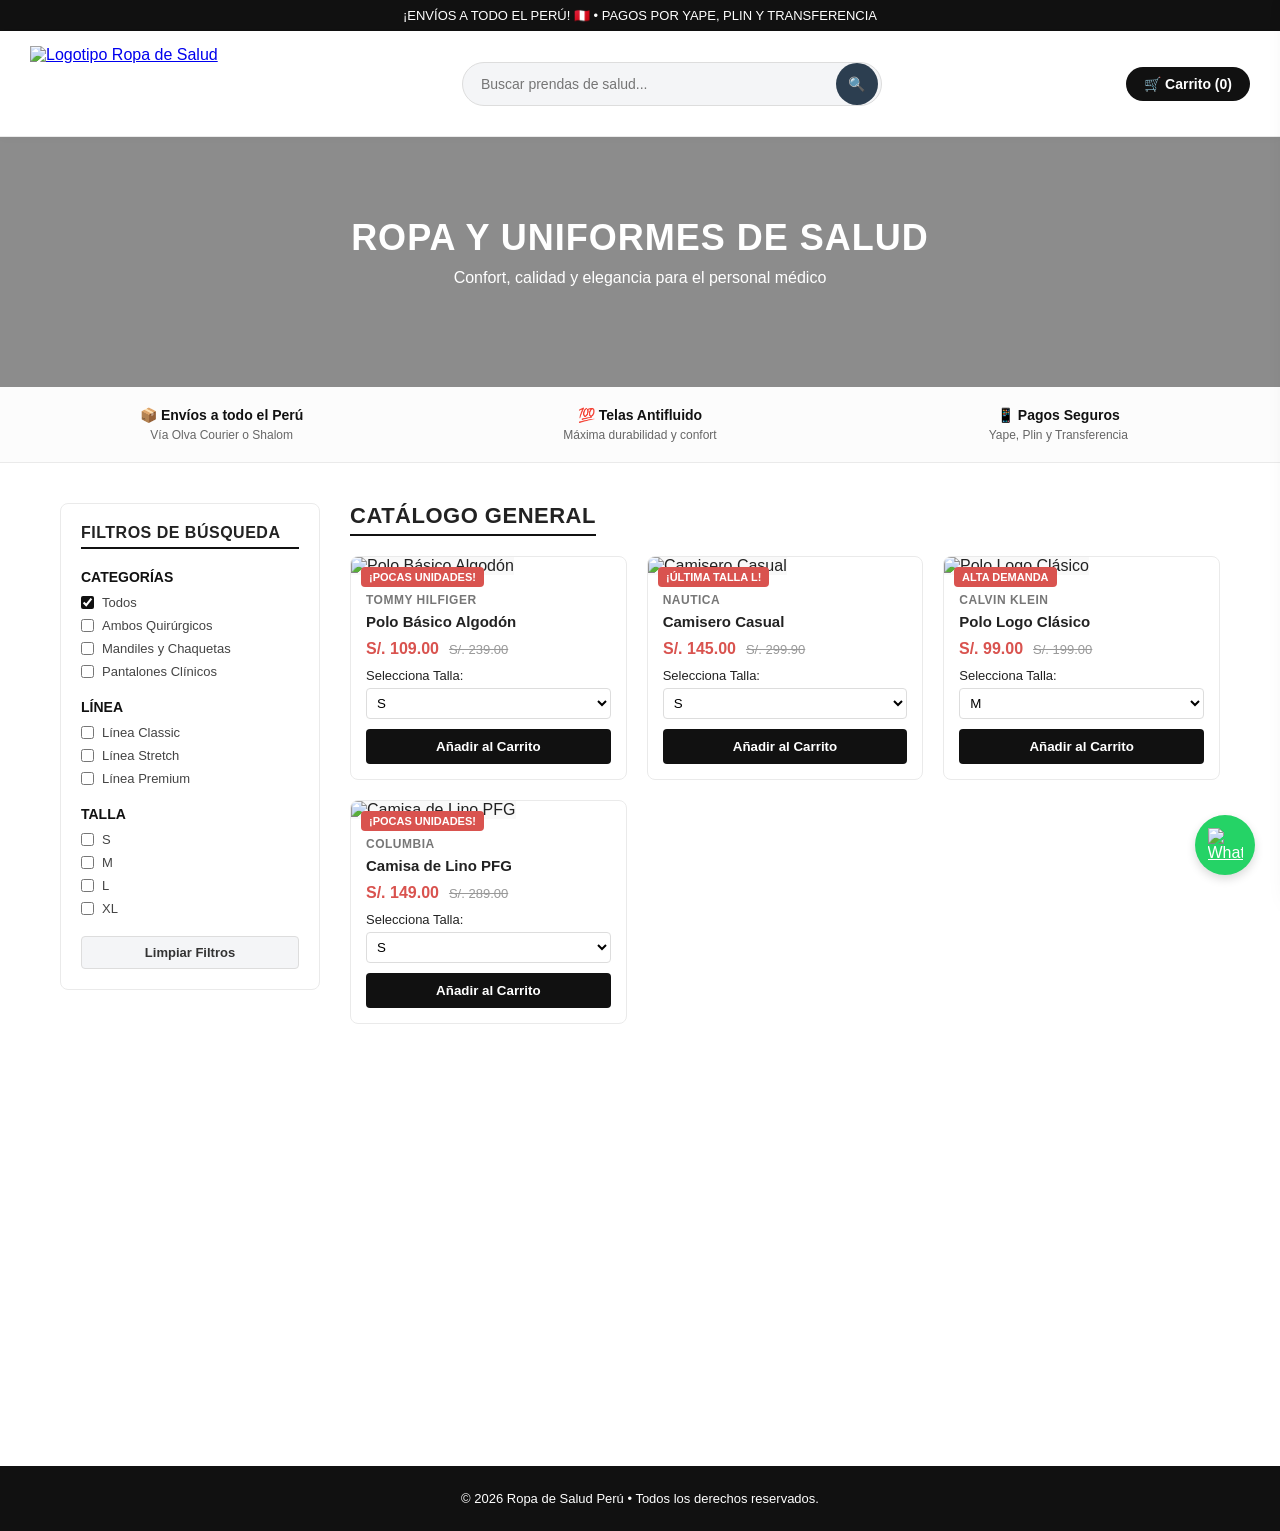
==== index.html @ bbcd1ecf "Add files via upload" ====
<!DOCTYPE html>
<html lang="es">
<head>
    <meta charset="UTF-8">
    <meta name="viewport" content="width=device-width, initial-scale=1.0">
    <title>Ropa de Salud - Uniformes y Ropa Clínica</title>
    <link rel="stylesheet" href="styles.css">
    
    <!-- Estilos de AOS (Animate On Scroll) -->
    <link href="https://unpkg.com/aos@2.3.1/dist/aos.css" rel="stylesheet">
</head>
<body>

    <!-- Pantalla de Carga / Loader Estilo Átomo con la Tierra Realista en el Núcleo -->
    <div id="page-loader" class="loader-overlay">
        <div class="atomic-loader-wrapper">
            <div class="atomic-atom">
                <!-- Órbitas de electrones -->
                <div class="electron-orbit orbit-1">
                    <div class="electron-dot"></div>
                </div>
                <div class="electron-orbit orbit-2">
                    <div class="electron-dot"></div>
                </div>
                <div class="electron-orbit orbit-3">
                    <div class="electron-dot"></div>
                </div>
                
                <!-- Núcleo convertido en el Planeta Tierra Súper Realista -->
                <div class="nucleus-core earth-realistic">
                    <div class="earth-texture"></div>
                    <div class="earth-clouds"></div>
                    <div class="earth-atmosphere"></div>
                    <div class="earth-specular"></div>
                </div>
            </div>
            <p class="atomic-text">Cargando Ropa de Salud...</p>
        </div>
    </div>

    <!-- Aviso Superior -->
    <div class="top-banner">
        ¡ENVÍOS A TODO EL PERÚ! 🇵🇪 • PAGOS POR YAPE, PLIN Y TRANSFERENCIA
    </div>

    <!-- Cabecera -->
    <header>
        <div class="logo-container">
            <a href="index.html">
                <img src="img/cc.jpg" alt="Logotipo Ropa de Salud" class="logo-img">
            </a>
        </div>

        <!-- Barra de búsqueda estilo Falabella -->
        <div class="search-container">
            <input type="text" id="searchInput" placeholder="Buscar prendas de salud..." onkeyup="filtrarYRenderizar()">
            <button class="search-btn-icon" onclick="filtrarYRenderizar()">
                🔍
            </button>
        </div>

        <button class="cart-btn" onclick="toggleCart()">🛒 Carrito (<span id="cart-count">0</span>)</button>
    </header>

    <!-- Banner Principal -->
    <section class="hero" data-aos="fade-in" data-aos-duration="1000">
        <h1>Ropa y Uniformes de Salud</h1>
        <p>Confort, calidad y elegancia para el personal médico</p>
    </section>

    <!-- Barra de Beneficios -->
    <section class="features-bar" data-aos="fade-up" data-aos-duration="800">
        <div class="feature-item">
            <h4>📦 Envíos a todo el Perú</h4>
            <p>Vía Olva Courier o Shalom</p>
        </div>
        <div class="feature-item">
            <h4>💯 Telas Antifluido</h4>
            <p>Máxima durabilidad y confort</p>
        </div>
        <div class="feature-item">
            <h4>📱 Pagos Seguros</h4>
            <p>Yape, Plin y Transferencia</p>
        </div>
    </section>

    <!-- Contenedor Principal con Sidebar de Filtros y Catálogo -->
    <div class="shop-layout container">
        
        <!-- BARRA LATERAL DE FILTROS -->
        <aside class="filters-sidebar" data-aos="fade-right" data-aos-duration="800">
            <h3>Filtros de Búsqueda</h3>

            <!-- Categorías -->
            <div class="filter-group">
                <h4>Categorías</h4>
                <ul class="filter-list" id="filter-categorias">
                    <li><label><input type="checkbox" value="todos" checked onchange="filtrarYRenderizar()"> Todos</label></li>
                    <li><label><input type="checkbox" value="polos" onchange="filtrarYRenderizar()"> Ambos Quirúrgicos</label></li>
                    <li><label><input type="checkbox" value="camisas" onchange="filtrarYRenderizar()"> Mandiles y Chaquetas</label></li>
                    <li><label><input type="checkbox" value="casacas" onchange="filtrarYRenderizar()"> Pantalones Clínicos</label></li>
                </ul>
            </div>

            <!-- Marcas / Líneas -->
            <div class="filter-group">
                <h4>Línea</h4>
                <ul class="filter-list" id="filter-marcas">
                    <li><label><input type="checkbox" value="Tommy Hilfiger" onchange="filtrarYRenderizar()"> Línea Classic</label></li>
                    <li><label><input type="checkbox" value="Nautica" onchange="filtrarYRenderizar()"> Línea Stretch</label></li>
                    <li><label><input type="checkbox" value="Calvin Klein" onchange="filtrarYRenderizar()"> Línea Premium</label></li>
                </ul>
            </div>

            <!-- Tallas -->
            <div class="filter-group">
                <h4>Talla</h4>
                <ul class="filter-list" id="filter-tallas">
                    <li><label><input type="checkbox" value="S" onchange="filtrarYRenderizar()"> S</label></li>
                    <li><label><input type="checkbox" value="M" onchange="filtrarYRenderizar()"> M</label></li>
                    <li><label><input type="checkbox" value="L" onchange="filtrarYRenderizar()"> L</label></li>
                    <li><label><input type="checkbox" value="XL" onchange="filtrarYRenderizar()"> XL</label></li>
                </ul>
            </div>

            <button class="reset-filters-btn" onclick="resetFiltros()">Limpiar Filtros</button>
        </aside>

        <!-- SECCIÓN DE PRODUCTOS -->
        <main class="catalog-main" data-aos="fade-left" data-aos-duration="800">
            <h2 class="section-title" id="titulo-categoria">Catálogo General</h2>
            <div class="product-grid" id="product-grid">
                <!-- Productos inyectados por JS -->
            </div>
        </main>
    </div>

    <!-- Sección de Preguntas Frecuentes -->
    <section class="faq-section" data-aos="fade-up" data-aos-duration="800">
        <div class="container">
            <h2 class="section-title">Preguntas Frecuentes</h2>
            <div class="faq-grid">
                <div class="faq-card">
                    <h3>¿Cómo realizo el pago?</h3>
                    <p>Aceptamos pagos directos mediante <strong>Yape, Plin y transferencias bancarias</strong> (BCP, Interbank, BBVA). Al finalizar tu pedido por la web, se abrirá tu WhatsApp con el resumen para enviarte los números de cuenta y que adjuntes tu voucher.</p>
                </div>
                <div class="faq-card">
                    <h3>¿Hacen envíos a todo el Perú?</h3>
                    <p>Sí, realizamos envíos seguros a Lima Metropolitana y a todas las provincias del país mediante agencias de confianza como <strong>Olva Courier</strong> (a domicilio) o <strong>Shalom</strong> (recojo en agencia).</p>
                </div>
                <div class="faq-card">
                    <h3>¿Qué tipo de tela utilizamos?</h3>
                    <p>Trabajamos con textiles especializados para el sector salud, garantizando frescura, resistencia a fluidos y fácil lavado.</p>
                </div>
            </div>
        </div>
    </section>

    <!-- Pie de página -->
    <footer>
        <p>© 2026 Ropa de Salud Perú • Todos los derechos reservados.</p>
    </footer>

    <!-- Botón Flotante de WhatsApp -->
    <a href="https://wa.me/51978225778?text=Hola,%20tengo%20una%20consulta%20sobre%20la%20ropa%20de%20salud%20de%20la%20web" class="whatsapp-float" target="_blank">
        <img src="https://upload.wikimedia.org/wikipedia/commons/6/6b/WhatsApp.svg" alt="WhatsApp">
    </a>

    <!-- Fondo Oscuro Overlay -->
    <div class="overlay" id="overlay" onclick="toggleCart()"></div>

    <!-- Menú Lateral del Carrito -->
    <div class="cart-modal" id="cartModal">
        <div class="cart-header">
            <h3>Tu Carrito y Envío</h3>
            <button class="close-cart" onclick="toggleCart()">&times;</button>
        </div>

        <div class="cart-items" id="cartItemsContainer">
            <p style="color: #777; text-align: center; margin-top: 10px;">Tu carrito está vacío</p>
        </div>

        <!-- Formulario de datos para el envío -->
        <div class="checkout-form">
            <h4>Datos de Envío (Perú)</h4>
            <div class="form-group">
                <label>Nombre y Apellido:</label>
                <input type="text" id="nombreCliente" placeholder="Ej. Dr. Juan Pérez">
            </div>
            <div class="form-group">
                <label>Teléfono / Celular:</label>
                <input type="text" id="telefonoCliente" placeholder="Ej. 999888777">
            </div>
            <div class="form-group">
                <label>Ciudad / Departamento:</label>
                <input type="text" id="ciudadCliente" placeholder="Ej. Lima / Arequipa / Piura">
            </div>
            <div class="form-group">
                <label>Dirección exacta / Agencia:</label>
                <input type="text" id="direccionCliente" placeholder="Ej. Clínica o Agencia Shalom">
            </div>
        </div>

        <div class="cart-footer">
            <div class="cart-total">
                <span>Total a pagar:</span>
                <span id="cartTotalText">S/. 0.00</span>
            </div>
            <button class="checkout-whatsapp" onclick="finalizarCompraWhatsApp()">Confirmar y Pedir por WhatsApp</button>
        </div>
    </div>

    <!-- Script de AOS -->
    <script src="https://unpkg.com/aos@2.3.1/dist/aos.js"></script>
    <script>
        AOS.init({
            once: true
        });
    </script>
    <script src="script.js"></script>
</body>
</html>
---- styles.css ----
* {
    margin: 0;
    padding: 0;
    box-sizing: border-box;
    font-family: 'Segoe UI', Tahoma, Geneva, Verdana, sans-serif;
}

body {
    background-color: #ffffff;
    color: #222;
}

/* Estilos de la Pantalla de Carga (Loader con la Tierra Realista 3D) */
.loader-overlay {
    position: fixed;
    top: 0;
    left: 0;
    width: 100%;
    height: 100%;
    background-color: #101216;
    display: flex;
    justify-content: center;
    align-items: center;
    z-index: 9999;
    transition: opacity 0.5s ease, visibility 0.5s ease;
}

.loader-overlay.hidden {
    opacity: 0;
    visibility: hidden;
}

.atomic-loader-wrapper {
    display: flex;
    flex-direction: column;
    align-items: center;
    gap: 35px;
}

.atomic-atom {
    position: relative;
    width: 130px;
    height: 130px;
    display: flex;
    justify-content: center;
    align-items: center;
}

/* Núcleo Tierra Hiperrealista 3D */
.earth-realistic {
    position: absolute;
    width: 44px;
    height: 44px;
    border-radius: 50%;
    background: #023e8a;
    box-shadow: 
        inset -8px -4px 12px rgba(0, 0, 0, 0.8), /* Sombra del lado nocturno */
        inset 4px 2px 6px rgba(255, 255, 255, 0.4), /* Reflejo de luz diurna */
        0 0 25px rgba(0, 119, 182, 0.7); /* Aura de la atmósfera */
    overflow: hidden;
    animation: pulsarNucleo 1.5s infinite ease-in-out;
    z-index: 10;
}

/* Capa de continentes texturizados en rotación */
.earth-texture {
    position: absolute;
    top: 0;
    left: 0;
    width: 200%;
    height: 100%;
    background-image: radial-gradient(circle, #2ec4b6 15%, transparent 20%),
                      radial-gradient(circle, #48cae4 30%, transparent 35%),
                      radial-gradient(circle, #0077b6 50%, transparent 55%);
    background-size: 25px 25px, 35px 35px, 20px 20px;
    background-position: 0 0, 10px 10px, 5px 15px;
    opacity: 0.85;
    animation: girarTexturaTierra 6s linear infinite;
}

/* Capa de nubes sutiles flotando */
.earth-clouds {
    position: absolute;
    top: 0;
    left: 0;
    width: 200%;
    height: 100%;
    background: radial-gradient(ellipse at 40% 40%, rgba(255, 255, 255, 0.6) 10%, transparent 30%),
                radial-gradient(ellipse at 70% 60%, rgba(255, 255, 255, 0.5) 15%, transparent 35%);
    background-size: 30px 20px, 40px 25px;
    opacity: 0.6;
    animation: girarNubesTierra 9s linear infinite;
}

/* Halo de atmósfera exterior azulada */
.earth-atmosphere {
    position: absolute;
    top: -2px;
    left: -2px;
    right: -2px;
    bottom: -2px;
    border-radius: 50%;
    border: 1px solid rgba(0, 180, 216, 0.6);
    box-shadow: 0 0 10px rgba(0, 180, 216, 0.5);
    pointer-events: none;
}

/* Brillo especular (Reflejo del sol en el océano) */
.earth-specular {
    position: absolute;
    top: 8px;
    left: 10px;
    width: 12px;
    height: 6px;
    background: rgba(255, 255, 255, 0.7);
    border-radius: 50%;
    transform: rotate(-35deg);
    filter: blur(1px);
}

/* Órbitas y electrones */
.electron-orbit {
    position: absolute;
    width: 120px;
    height: 60px;
    border: 2px solid rgba(0, 240, 255, 0.25);
    border-radius: 50%;
    animation: cambiarColorOrbita 5s infinite ease-in-out;
}

.electron-dot {
    position: absolute;
    top: -4px;
    right: 18px;
    width: 8px;
    height: 8px;
    background-color: #ffffff;
    border-radius: 50%;
    box-shadow: 0 0 8px #ffffff;
}

.orbit-1 {
    transform: rotate(30deg);
    animation: girarOrbita1 1.4s linear infinite, cambiarColorOrbita 5s infinite ease-in-out;
}

.orbit-2 {
    transform: rotate(150deg);
    animation: girarOrbita2 1.4s linear infinite, cambiarColorOrbita 5s infinite ease-in-out;
}

.orbit-3 {
    transform: rotate(90deg);
    width: 60px;
    height: 120px;
    animation: girarOrbita3 1.8s linear infinite, cambiarColorOrbita 5s infinite ease-in-out;
}

.atomic-text {
    font-size: 13px;
    font-weight: 600;
    color: #a0aec0;
    text-transform: uppercase;
    letter-spacing: 2px;
    animation: parpadeoTexto 1.5s infinite ease-in-out;
}

@keyframes girarOrbita1 {
    0% { transform: rotate(30deg) scale(1); }
    50% { transform: rotate(210deg) scale(1.05); }
    100% { transform: rotate(390deg) scale(1); }
}

@keyframes girarOrbita2 {
    0% { transform: rotate(150deg) scale(1); }
    50% { transform: rotate(330deg) scale(1.05); }
    100% { transform: rotate(510deg) scale(1); }
}

@keyframes girarOrbita3 {
    0% { transform: rotate(90deg); }
    100% { transform: rotate(450deg); }
}

@keyframes pulsarNucleo {
    0%, 100% { transform: scale(0.95); }
    50% { transform: scale(1.08); }
}

@keyframes girarTexturaTierra {
    0% { transform: translateX(0); }
    100% { transform: translateX(-50%); }
}

@keyframes girarNubesTierra {
    0% { transform: translateX(0); }
    100% { transform: translateX(-50%); }
}

@keyframes cambiarColorOrbita {
    0% { border-color: rgba(0, 240, 255, 0.35); }
    33% { border-color: rgba(0, 255, 136, 0.35); }
    66% { border-color: rgba(255, 0, 127, 0.35); }
    100% { border-color: rgba(0, 240, 255, 0.35); }
}

@keyframes parpadeoTexto {
    0%, 100% { opacity: 0.4; }
    50% { opacity: 1; }
}

.top-banner {
    background-color: #111;
    color: #fff;
    text-align: center;
    font-size: 13px;
    padding: 8px;
}

header {
    background-color: #fff;
    border-bottom: 1px solid #eaeaea;
    padding: 15px 30px;
    display: flex;
    justify-content: space-between;
    align-items: center;
    position: sticky;
    top: 0;
    z-index: 100;
    flex-wrap: wrap;
    gap: 15px;
    box-shadow: 0 2px 10px rgba(0,0,0,0.02);
}

.logo-container {
    display: flex;
    align-items: center;
}

.logo-img {
    height: 75px;
    width: auto;
    object-fit: contain;
    display: block;
}

/* Barra de búsqueda estilo Falabella */
.search-container {
    position: relative;
    display: flex;
    align-items: center;
    background-color: #f4f5f7;
    border: 1px solid #ddd;
    border-radius: 30px;
    width: 420px;
    max-width: 100%;
    overflow: hidden;
    transition: all 0.3s ease;
}

.search-container:focus-within {
    border-color: #111;
    background-color: #fff;
    box-shadow: 0 0 5px rgba(0,0,0,0.05);
}

.search-container input {
    flex: 1;
    padding: 10px 18px;
    border: none;
    outline: none;
    font-size: 14px;
    background: transparent;
    color: #333;
}

.search-btn-icon {
    background-color: #2c3e50;
    color: #fff;
    border: none;
    width: 42px;
    height: 42px;
    border-radius: 50%;
    display: flex;
    align-items: center;
    justify-content: center;
    cursor: pointer;
    margin-right: 3px;
    font-size: 14px;
    transition: background 0.2s;
}

.search-btn-icon:hover {
    background-color: #111;
}

.cart-btn {
    background: #111;
    color: #fff;
    border: none;
    padding: 9px 18px;
    border-radius: 30px;
    cursor: pointer;
    font-weight: 600;
    font-size: 14px;
    transition: background 0.2s;
}

.cart-btn:hover {
    background: #333;
}

.hero {
    background: linear-gradient(rgba(0,0,0,0.45), rgba(0,0,0,0.45)), url('https://images.unsplash.com/photo-1441986300917-64674bd600d8?auto=format&fit=crop&w=1200&q=80') center/cover;
    color: white;
    text-align: center;
    padding: 80px 20px;
}

.hero h1 {
    font-size: 36px;
    margin-bottom: 10px;
    text-transform: uppercase;
    letter-spacing: 1px;
}

.hero p {
    font-size: 16px;
    margin-bottom: 20px;
}

.features-bar {
    display: grid;
    grid-template-columns: repeat(auto-fit, minmax(200px, 1fr));
    background: #fcfcfc;
    border-bottom: 1px solid #eaeaea;
    padding: 20px;
    text-align: center;
    gap: 15px;
}

.feature-item h4 {
    font-size: 14px;
    color: #111;
    margin-bottom: 5px;
}

.feature-item p {
    font-size: 12px;
    color: #666;
}

.container {
    max-width: 1200px;
    margin: 0 auto;
    padding: 0 20px;
}

.shop-layout {
    display: grid;
    grid-template-columns: 260px 1fr;
    gap: 30px;
    margin-top: 40px;
    margin-bottom: 40px;
}

.filters-sidebar {
    background: #fff;
    padding: 20px;
    border-radius: 8px;
    border: 1px solid #eaeaea;
    height: fit-content;
}

.filters-sidebar h3 {
    font-size: 16px;
    text-transform: uppercase;
    margin-bottom: 20px;
    border-bottom: 2px solid #111;
    padding-bottom: 5px;
    letter-spacing: 0.5px;
}

.filter-group {
    margin-bottom: 20px;
}

.filter-group h4 {
    font-size: 14px;
    color: #111;
    margin-bottom: 10px;
    text-transform: uppercase;
}

.filter-list {
    list-style: none;
    display: flex;
    flex-direction: column;
    gap: 8px;
}

.filter-list label {
    font-size: 13px;
    color: #444;
    cursor: pointer;
    display: flex;
    align-items: center;
    gap: 8px;
}

.filter-list input[type="checkbox"] {
    cursor: pointer;
    accent-color: #111;
}

.reset-filters-btn {
    width: 100%;
    background: #f4f5f7;
    color: #333;
    border: 1px solid #ddd;
    padding: 8px;
    border-radius: 4px;
    cursor: pointer;
    font-weight: 600;
    font-size: 13px;
    transition: background 0.2s;
}

.reset-filters-btn:hover {
    background: #eaeaea;
}

.section-title {
    font-size: 22px;
    margin-bottom: 20px;
    text-transform: uppercase;
    border-bottom: 2px solid #111;
    display: inline-block;
    padding-bottom: 5px;
    letter-spacing: 0.5px;
}

.product-grid {
    display: grid;
    grid-template-columns: repeat(auto-fit, minmax(250px, 1fr));
    gap: 20px;
}

.product-card {
    background: #fff;
    border: 1px solid #eaeaea;
    border-radius: 8px;
    overflow: hidden;
    transition: transform 0.2s ease, box-shadow 0.2s ease;
    position: relative;
}

.product-card:hover {
    transform: translateY(-4px);
    box-shadow: 0 8px 25px rgba(0,0,0,0.06);
}

.product-img {
    width: 100%;
    height: 280px;
    object-fit: cover;
    background-color: #f9f9f9;
}

.product-info {
    padding: 15px;
}

.product-brand {
    font-size: 12px;
    color: #777;
    text-transform: uppercase;
    font-weight: bold;
    letter-spacing: 0.5px;
}

.product-name {
    font-size: 15px;
    font-weight: 600;
    margin: 5px 0;
    color: #222;
}

.product-pricing {
    display: flex;
    gap: 10px;
    align-items: center;
    margin: 10px 0;
}

.price-offer {
    font-size: 16px;
    font-weight: bold;
    color: #d9534f;
}

.price-normal {
    font-size: 13px;
    color: #999;
    text-decoration: line-through;
}

.size-selector {
    margin: 10px 0;
    font-size: 13px;
}

.size-selector select {
    padding: 6px;
    border-radius: 4px;
    border: 1px solid #ddd;
    width: 100%;
    margin-top: 5px;
    background-color: #fff;
}

.add-to-cart {
    width: 100%;
    background: #111;
    color: #fff;
    border: none;
    padding: 10px;
    border-radius: 4px;
    cursor: pointer;
    font-weight: 600;
    transition: background 0.2s;
}

.add-to-cart:hover {
    background: #333;
}

.stock-badge {
    position: absolute;
    top: 10px;
    left: 10px;
    background-color: #d9534f;
    color: #fff;
    font-size: 11px;
    font-weight: bold;
    padding: 4px 8px;
    border-radius: 4px;
    text-transform: uppercase;
    z-index: 10;
}

.faq-section {
    background-color: #fcfcfc;
    padding: 50px 0;
    border-top: 1px solid #eaeaea;
    margin-top: 60px;
}

.faq-grid {
    display: grid;
    grid-template-columns: repeat(auto-fit, minmax(300px, 1fr));
    gap: 30px;
    margin-top: 20px;
}

.faq-card {
    background: #fff;
    padding: 20px;
    border-radius: 8px;
    border: 1px solid #eaeaea;
}

.faq-card h3 {
    font-size: 16px;
    margin-bottom: 10px;
    color: #111;
}

.faq-card p {
    font-size: 13px;
    color: #555;
    line-height: 1.5;
}

footer {
    background-color: #111;
    color: #fff;
    text-align: center;
    padding: 25px;
    font-size: 13px;
    margin-top: 40px;
}

.toast-notification {
    position: fixed;
    top: 20px;
    right: 20px;
    background-color: #111;
    color: #fff;
    padding: 12px 20px;
    border-radius: 6px;
    box-shadow: 0 5px 15px rgba(0,0,0,0.2);
    z-index: 2000;
    font-size: 14px;
    font-weight: 600;
    opacity: 0;
    transform: translateY(-20px);
    transition: opacity 0.3s ease, transform 0.3s ease;
    pointer-events: none;
}

.toast-notification.show {
    opacity: 1;
    transform: translateY(0);
}

.whatsapp-float {
    position: fixed;
    bottom: 25px;
    right: 25px;
    background-color: #25d366;
    color: #fff;
    border-radius: 50%;
    width: 60px;
    height: 60px;
    text-align: center;
    z-index: 1000;
    display: flex;
    align-items: center;
    justify-content: center;
    transition: transform 0.2s ease;
    animation: pulsoVerde 2s infinite;
    box-shadow: 0 4px 10px rgba(0,0,0,0.15);
}

.whatsapp-float:hover {
    transform: scale(1.1);
    animation: none;
}

.whatsapp-float img {
    width: 35px;
    height: 35px;
}

@keyframes pulsoVerde {
    0% { box-shadow: 0 0 0 0 rgba(37, 211, 102, 0.7); }
    70% { box-shadow: 0 0 0 20px rgba(37, 211, 102, 0); }
    100% { box-shadow: 0 0 0 0 rgba(37, 211, 102, 0); }
}

.cart-modal {
    position: fixed;
    top: 0;
    right: -420px;
    width: 400px;
    height: 100%;
    background: #fff;
    box-shadow: -5px 0 25px rgba(0,0,0,0.15);
    transition: right 0.3s ease;
    z-index: 1000;
    display: flex;
    flex-direction: column;
    padding: 20px;
    overflow-y: auto;
}

.cart-modal.open {
    right: 0;
}

.cart-header {
    display: flex;
    justify-content: space-between;
    align-items: center;
    border-bottom: 1px solid #eaeaea;
    padding-bottom: 12px;
    font-weight: bold;
}

.close-cart {
    background: none;
    border: none;
    font-size: 22px;
    cursor: pointer;
    color: #555;
}

.close-cart:hover {
    color: #111;
}

.cart-items {
    max-height: 220px;
    overflow-y: auto;
    margin: 10px 0;
    border-bottom: 1px solid #eaeaea;
    padding-bottom: 10px;
}

.cart-item {
    display: flex;
    justify-content: space-between;
    align-items: center;
    border-bottom: 1px solid #f4f4f4;
    padding: 10px 0;
    font-size: 13px;
}

.checkout-form {
    margin-top: 10px;
}

.checkout-form h4 {
    font-size: 14px;
    margin-bottom: 8px;
    color: #111;
    text-transform: uppercase;
}

.form-group {
    margin-bottom: 10px;
}

.form-group label {
    font-size: 12px;
    color: #555;
    display: block;
    margin-bottom: 3px;
    font-weight: 500;
}

.form-group input, .form-group select {
    width: 100%;
    padding: 8px;
    border: 1px solid #ddd;
    border-radius: 4px;
    font-size: 13px;
    outline: none;
}

.form-group input:focus {
    border-color: #111;
}

.cart-footer {
    margin-top: 15px;
    border-top: 1px solid #eaeaea;
    padding-top: 12px;
}

.cart-total {
    font-size: 15px;
    font-weight: bold;
    margin-bottom: 12px;
    display: flex;
    justify-content: space-between;
}

.checkout-whatsapp {
    width: 100%;
    background: #25d366;
    color: #fff;
    border: none;
    padding: 12px;
    border-radius: 4px;
    cursor: pointer;
    font-weight: bold;
    text-align: center;
    font-size: 15px;
    transition: background 0.2s;
}

.checkout-whatsapp:hover {
    background: #1ebe57;
}

.overlay {
    position: fixed;
    top: 0;
    left: 0;
    width: 100%;
    height: 100%;
    background: rgba(0,0,0,0.5);
    display: none;
    z-index: 900;
    backdrop-filter: blur(2px);
}

.overlay.active {
    display: block;
}

@media (max-width: 768px) {
    .shop-layout {
        grid-template-columns: 1fr;
    }
}
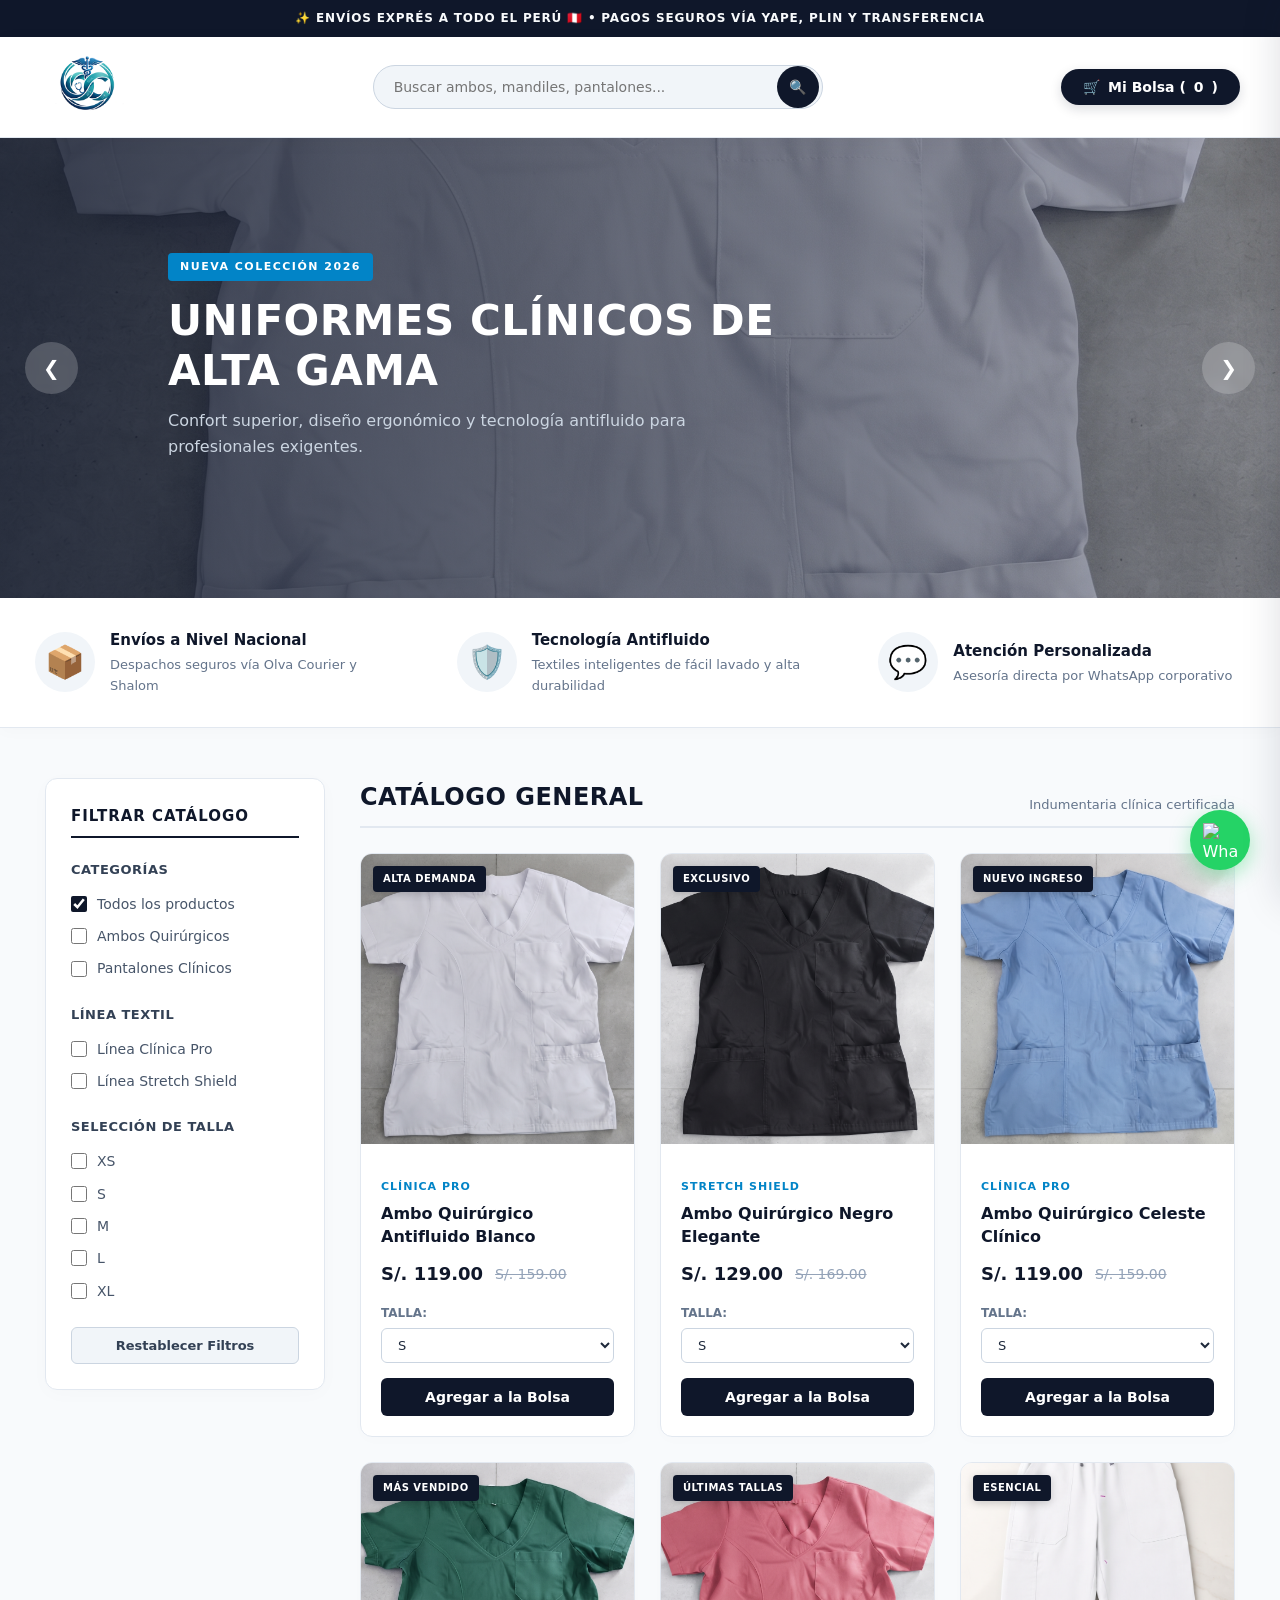
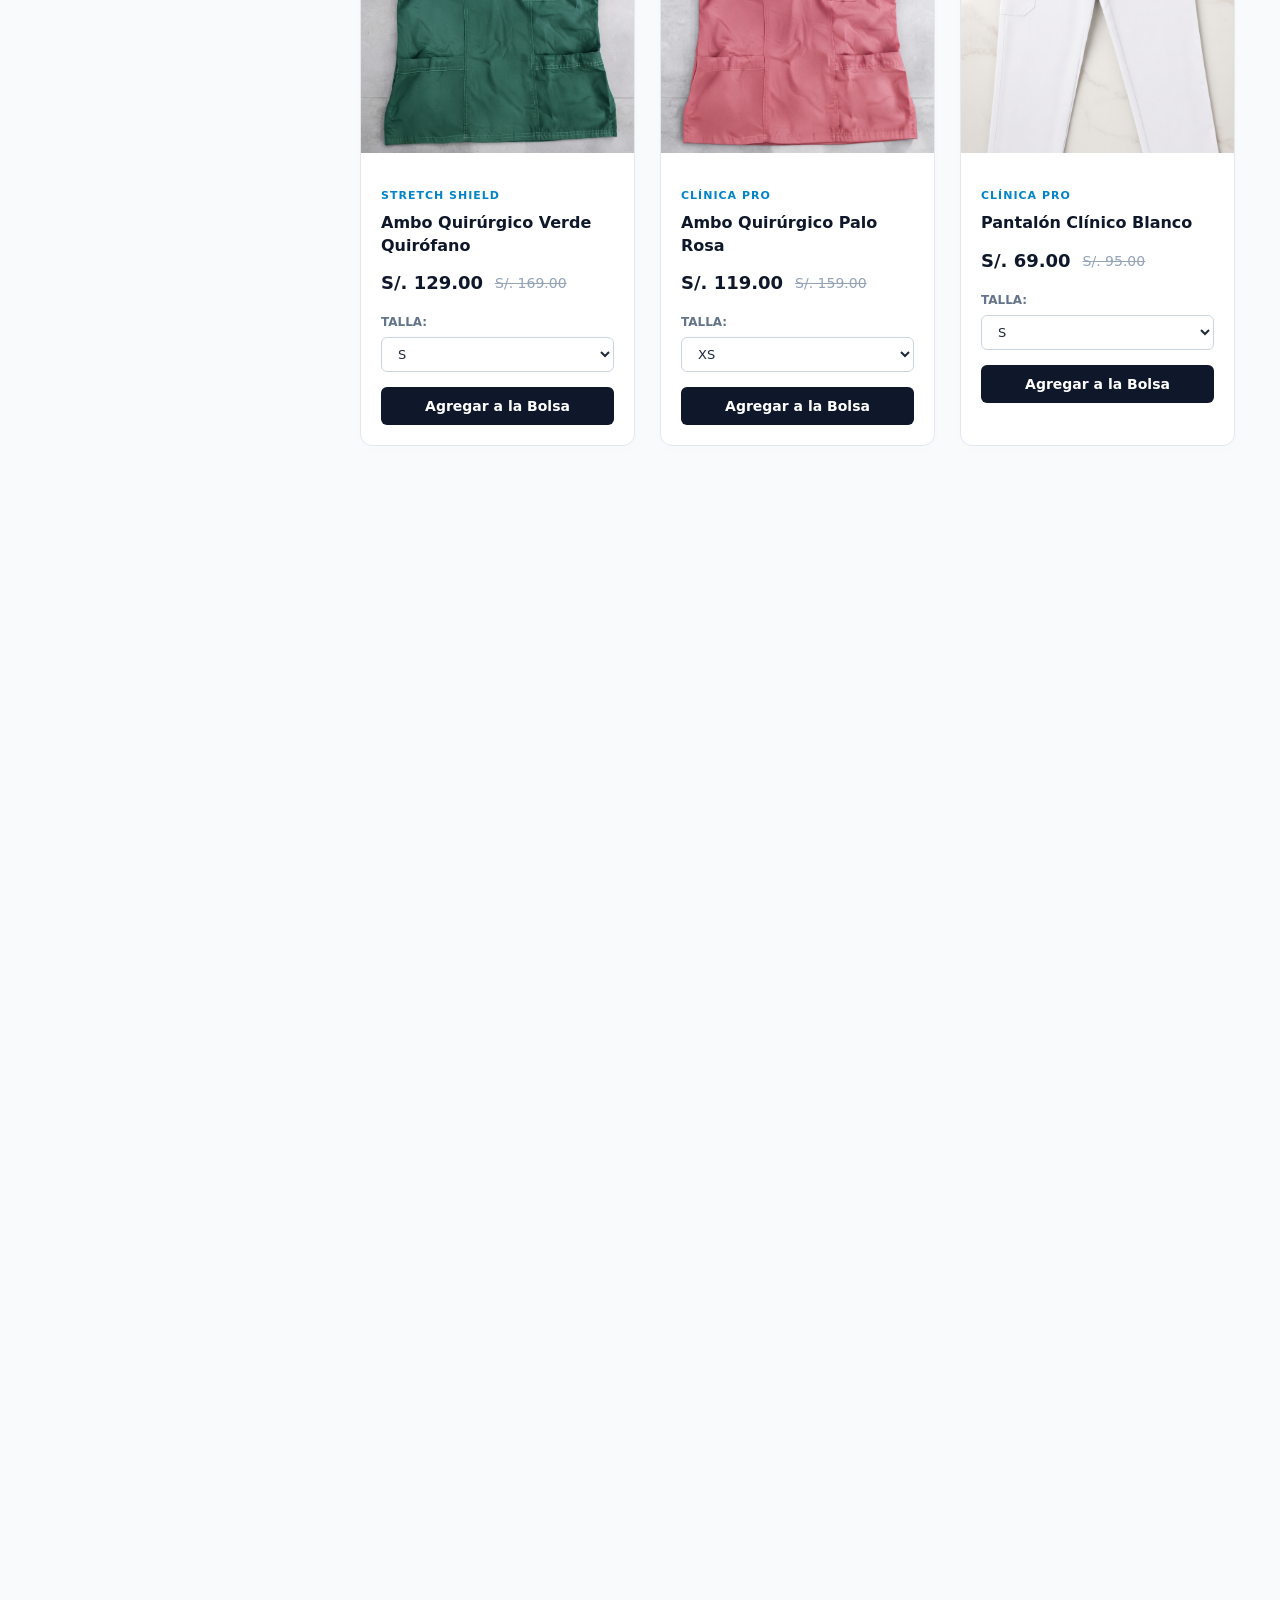
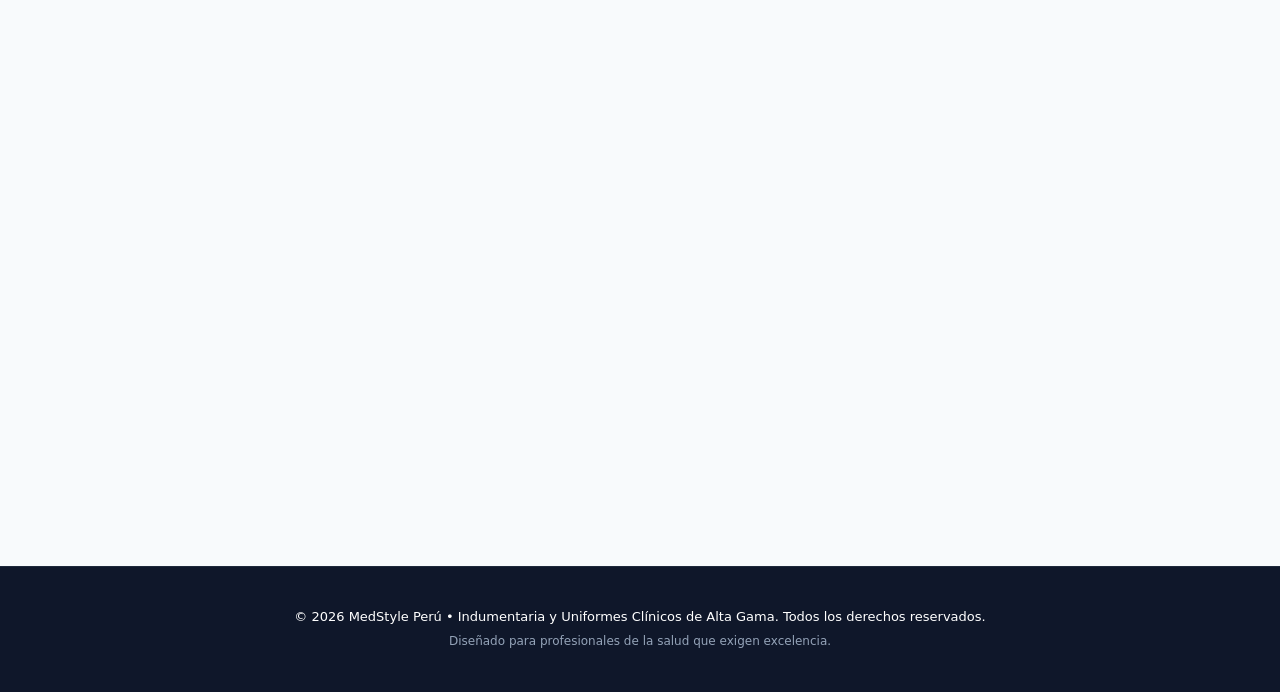
==== commit 2d814669: "Add files via upload" ====
--- a/index.html
+++ b/index.html
@@ -3,7 +3,7 @@
 <head>
     <meta charset="UTF-8">
     <meta name="viewport" content="width=device-width, initial-scale=1.0">
-    <title>Ropa de Salud - Uniformes y Ropa Clínica</title>
+    <title>MedStyle Perú • Uniformes y Ropa Clínica de Alta Gama</title>
     <link rel="stylesheet" href="styles.css">
     
     <!-- Estilos de AOS (Animate On Scroll) -->
@@ -11,11 +11,10 @@
 </head>
 <body>
 
-    <!-- Pantalla de Carga / Loader Estilo Átomo con la Tierra Realista en el Núcleo -->
+    <!-- Pantalla de Carga / Loader Atómico 3D con la Tierra Realista -->
     <div id="page-loader" class="loader-overlay">
         <div class="atomic-loader-wrapper">
             <div class="atomic-atom">
-                <!-- Órbitas de electrones -->
                 <div class="electron-orbit orbit-1">
                     <div class="electron-dot"></div>
                 </div>
@@ -25,8 +24,6 @@
                 <div class="electron-orbit orbit-3">
                     <div class="electron-dot"></div>
                 </div>
-                
-                <!-- Núcleo convertido en el Planeta Tierra Súper Realista -->
                 <div class="nucleus-core earth-realistic">
                     <div class="earth-texture"></div>
                     <div class="earth-clouds"></div>
@@ -34,88 +31,125 @@
                     <div class="earth-specular"></div>
                 </div>
             </div>
-            <p class="atomic-text">Cargando Ropa de Salud...</p>
-        </div>
-    </div>
-
-    <!-- Aviso Superior -->
+            <p class="atomic-text">Cargando Experiencia MedStyle...</p>
+        </div>
+    </div>
+
+    <!-- Aviso Superior Institucional -->
     <div class="top-banner">
-        ¡ENVÍOS A TODO EL PERÚ! 🇵🇪 • PAGOS POR YAPE, PLIN Y TRANSFERENCIA
-    </div>
-
-    <!-- Cabecera -->
+        <span>✨ ENVÍOS EXPRÉS A TODO EL PERÚ 🇵🇪 • PAGOS SEGUROS VÍA YAPE, PLIN Y TRANSFERENCIA</span>
+    </div>
+
+    <!-- Cabecera Profesional (Sticky Header) -->
     <header>
         <div class="logo-container">
             <a href="index.html">
-                <img src="img/cc.jpg" alt="Logotipo Ropa de Salud" class="logo-img">
+                <img src="img/cc.jpg" alt="MedStyle Perú Logotipo" class="logo-img">
             </a>
         </div>
 
-        <!-- Barra de búsqueda estilo Falabella -->
+        <!-- Barra de búsqueda estilo retail moderno -->
         <div class="search-container">
-            <input type="text" id="searchInput" placeholder="Buscar prendas de salud..." onkeyup="filtrarYRenderizar()">
+            <input type="text" id="searchInput" placeholder="Buscar ambos, mandiles, pantalones..." onkeyup="filtrarYRenderizar()">
             <button class="search-btn-icon" onclick="filtrarYRenderizar()">
                 🔍
             </button>
         </div>
 
-        <button class="cart-btn" onclick="toggleCart()">🛒 Carrito (<span id="cart-count">0</span>)</button>
+        <button class="cart-btn" onclick="toggleCart()">
+            <span class="cart-icon">🛒</span> Mi Bolsa (<span id="cart-count">0</span>)
+        </button>
     </header>
 
-    <!-- Banner Principal -->
-    <section class="hero" data-aos="fade-in" data-aos-duration="1000">
-        <h1>Ropa y Uniformes de Salud</h1>
-        <p>Confort, calidad y elegancia para el personal médico</p>
+    <!-- Slider Principal de Fotos (Hero Carrusel) -->
+    <section class="hero-slider" data-aos="fade-in" data-aos-duration="1000">
+        <div class="slider-container" id="sliderContainer">
+            <!-- Slide 1 -->
+            <div class="slide active" style="background-image: url('img/polo1.jpg')">
+                <div class="slide-content">
+                    <span class="slide-badge">Nueva Colección 2026</span>
+                    <h1>Uniformes Clínicos de Alta Gama</h1>
+                    <p>Confort superior, diseño ergonómico y tecnología antifluido para profesionales exigentes.</p>
+                </div>
+            </div>
+            <!-- Slide 2 -->
+            <div class="slide" style="background-image: url('img/polo2.jpg')">
+                <div class="slide-content">
+                    <span class="slide-badge">Línea Stretch Shield</span>
+                    <h1>Ambos Quirúrgicos Premium</h1>
+                    <p>Máxima movilidad y elegancia institucional en cada guardia hospitalaria.</p>
+                </div>
+            </div>
+            <!-- Slide 3 -->
+            <div class="slide" style="background-image: url('img/pan1.jpg')">
+                <div class="slide-content">
+                    <span class="slide-badge">Indumentaria Especializada</span>
+                    <h1>Pantalones Clínicos Ergonómicos</h1>
+                    <p>Resistencia insuperable y frescura duradera para largas jornadas de trabajo.</p>
+                </div>
+            </div>
+        </div>
+        <!-- Controles manuales del slider -->
+        <button class="slider-btn prev-btn" onclick="cambiarSlide(-1)">&#10094;</button>
+        <button class="slider-btn next-btn" onclick="cambiarSlide(1)">&#10095;</button>
     </section>
 
-    <!-- Barra de Beneficios -->
+    <!-- Barra de Beneficios Exclusivos -->
     <section class="features-bar" data-aos="fade-up" data-aos-duration="800">
         <div class="feature-item">
-            <h4>📦 Envíos a todo el Perú</h4>
-            <p>Vía Olva Courier o Shalom</p>
+            <div class="feature-icon">📦</div>
+            <div>
+                <h4>Envíos a Nivel Nacional</h4>
+                <p>Despachos seguros vía Olva Courier y Shalom</p>
+            </div>
         </div>
         <div class="feature-item">
-            <h4>💯 Telas Antifluido</h4>
-            <p>Máxima durabilidad y confort</p>
+            <div class="feature-icon">🛡️</div>
+            <div>
+                <h4>Tecnología Antifluido</h4>
+                <p>Textiles inteligentes de fácil lavado y alta durabilidad</p>
+            </div>
         </div>
         <div class="feature-item">
-            <h4>📱 Pagos Seguros</h4>
-            <p>Yape, Plin y Transferencia</p>
+            <div class="feature-icon">💬</div>
+            <div>
+                <h4>Atención Personalizada</h4>
+                <p>Asesoría directa por WhatsApp corporativo</p>
+            </div>
         </div>
     </section>
 
-    <!-- Contenedor Principal con Sidebar de Filtros y Catálogo -->
+    <!-- Contenedor Principal (Sidebar de Filtros + Catálogo de Productos) -->
     <div class="shop-layout container">
         
         <!-- BARRA LATERAL DE FILTROS -->
         <aside class="filters-sidebar" data-aos="fade-right" data-aos-duration="800">
-            <h3>Filtros de Búsqueda</h3>
+            <h3>Filtrar Catálogo</h3>
 
             <!-- Categorías -->
             <div class="filter-group">
                 <h4>Categorías</h4>
                 <ul class="filter-list" id="filter-categorias">
-                    <li><label><input type="checkbox" value="todos" checked onchange="filtrarYRenderizar()"> Todos</label></li>
-                    <li><label><input type="checkbox" value="polos" onchange="filtrarYRenderizar()"> Ambos Quirúrgicos</label></li>
-                    <li><label><input type="checkbox" value="camisas" onchange="filtrarYRenderizar()"> Mandiles y Chaquetas</label></li>
-                    <li><label><input type="checkbox" value="casacas" onchange="filtrarYRenderizar()"> Pantalones Clínicos</label></li>
+                    <li><label><input type="checkbox" value="todos" checked onchange="filtrarYRenderizar()"> Todos los productos</label></li>
+                    <li><label><input type="checkbox" value="ambos" onchange="filtrarYRenderizar()"> Ambos Quirúrgicos</label></li>
+                    <li><label><input type="checkbox" value="pantalones" onchange="filtrarYRenderizar()"> Pantalones Clínicos</label></li>
                 </ul>
             </div>
 
-            <!-- Marcas / Líneas -->
+            <!-- Líneas -->
             <div class="filter-group">
-                <h4>Línea</h4>
+                <h4>Línea Textil</h4>
                 <ul class="filter-list" id="filter-marcas">
-                    <li><label><input type="checkbox" value="Tommy Hilfiger" onchange="filtrarYRenderizar()"> Línea Classic</label></li>
-                    <li><label><input type="checkbox" value="Nautica" onchange="filtrarYRenderizar()"> Línea Stretch</label></li>
-                    <li><label><input type="checkbox" value="Calvin Klein" onchange="filtrarYRenderizar()"> Línea Premium</label></li>
+                    <li><label><input type="checkbox" value="Clínica Pro" onchange="filtrarYRenderizar()"> Línea Clínica Pro</label></li>
+                    <li><label><input type="checkbox" value="Stretch Shield" onchange="filtrarYRenderizar()"> Línea Stretch Shield</label></li>
                 </ul>
             </div>
 
             <!-- Tallas -->
             <div class="filter-group">
-                <h4>Talla</h4>
+                <h4>Selección de Talla</h4>
                 <ul class="filter-list" id="filter-tallas">
+                    <li><label><input type="checkbox" value="XS" onchange="filtrarYRenderizar()"> XS</label></li>
                     <li><label><input type="checkbox" value="S" onchange="filtrarYRenderizar()"> S</label></li>
                     <li><label><input type="checkbox" value="M" onchange="filtrarYRenderizar()"> M</label></li>
                     <li><label><input type="checkbox" value="L" onchange="filtrarYRenderizar()"> L</label></li>
@@ -123,90 +157,122 @@
                 </ul>
             </div>
 
-            <button class="reset-filters-btn" onclick="resetFiltros()">Limpiar Filtros</button>
+            <button class="reset-filters-btn" onclick="resetFiltros()">Restablecer Filtros</button>
         </aside>
 
         <!-- SECCIÓN DE PRODUCTOS -->
         <main class="catalog-main" data-aos="fade-left" data-aos-duration="800">
-            <h2 class="section-title" id="titulo-categoria">Catálogo General</h2>
+            <div class="catalog-header-bar">
+                <h2 class="section-title" id="titulo-categoria">Catálogo General</h2>
+                <span class="catalog-subtitle">Indumentaria clínica certificada</span>
+            </div>
             <div class="product-grid" id="product-grid">
-                <!-- Productos inyectados por JS -->
+                <!-- Productos inyectados dinámicamente por JS -->
             </div>
         </main>
     </div>
 
-    <!-- Sección de Preguntas Frecuentes -->
+    <!-- Sección de Preguntas Frecuentes Institucionales -->
     <section class="faq-section" data-aos="fade-up" data-aos-duration="800">
         <div class="container">
-            <h2 class="section-title">Preguntas Frecuentes</h2>
+            <div style="text-align: center; margin-bottom: 30px;">
+                <h2 class="section-title" style="display: inline-block;">Preguntas Frecuentes</h2>
+                <p style="color: #64748b; font-size: 14px; margin-top: 5px;">Todo lo que necesitas saber sobre tus compras institucionales y envíos</p>
+            </div>
             <div class="faq-grid">
                 <div class="faq-card">
-                    <h3>¿Cómo realizo el pago?</h3>
-                    <p>Aceptamos pagos directos mediante <strong>Yape, Plin y transferencias bancarias</strong> (BCP, Interbank, BBVA). Al finalizar tu pedido por la web, se abrirá tu WhatsApp con el resumen para enviarte los números de cuenta y que adjuntes tu voucher.</p>
+                    <h3>💳 ¿Cómo realizo mis pagos?</h3>
+                    <p>Aceptamos pagos directos mediante <strong>Yape, Plin y transferencias bancarias</strong> en nuestras cuentas BCP, Interbank y BBVA. Al finalizar tu pedido, el sistema abrirá tu WhatsApp con el detalle para enviarte los datos y adjuntar tu comprobante.</p>
                 </div>
                 <div class="faq-card">
-                    <h3>¿Hacen envíos a todo el Perú?</h3>
-                    <p>Sí, realizamos envíos seguros a Lima Metropolitana y a todas las provincias del país mediante agencias de confianza como <strong>Olva Courier</strong> (a domicilio) o <strong>Shalom</strong> (recojo en agencia).</p>
+                    <h3>🚚 ¿Realizan envíos a provincias?</h3>
+                    <p>Sí, despachamos diariamente de forma segura a Lima Metropolitana y a todo el Perú a través de agencias aliadas de confianza como <strong>Olva Courier</strong> (envío a domicilio) y <strong>Shalom</strong> (recojo en agencia).</p>
                 </div>
                 <div class="faq-card">
-                    <h3>¿Qué tipo de tela utilizamos?</h3>
-                    <p>Trabajamos con textiles especializados para el sector salud, garantizando frescura, resistencia a fluidos y fácil lavado.</p>
+                    <h3>🔬 ¿Qué propiedades tienen las telas?</h3>
+                    <p>Nuestras prendas están confeccionadas con mezclas textiles de alta ingeniería clínica: tecnología antifluido de alta resistencia, tejido stretch bidireccional y acabados antiarrugas de fácil mantenimiento.</p>
                 </div>
             </div>
         </div>
     </section>
 
-    <!-- Pie de página -->
+    <!-- Pie de página Institucional -->
     <footer>
-        <p>© 2026 Ropa de Salud Perú • Todos los derechos reservados.</p>
+        <div class="container footer-content">
+            <p>© 2026 MedStyle Perú • Indumentaria y Uniformes Clínicos de Alta Gama. Todos los derechos reservados.</p>
+            <p style="font-size: 12px; color: #94a3b8; margin-top: 5px;">Diseñado para profesionales de la salud que exigen excelencia.</p>
+        </div>
     </footer>
 
-    <!-- Botón Flotante de WhatsApp -->
-    <a href="https://wa.me/51978225778?text=Hola,%20tengo%20una%20consulta%20sobre%20la%20ropa%20de%20salud%20de%20la%20web" class="whatsapp-float" target="_blank">
+    <!-- Botón Flotante de WhatsApp Corporativo -->
+    <a href="https://wa.me/51978225778?text=Hola,%20deseo%20asesoría%20sobre%20los%20uniformes%20clínicos%20de%20la%20web" class="whatsapp-float" target="_blank" title="Contáctanos por WhatsApp">
         <img src="https://upload.wikimedia.org/wikipedia/commons/6/6b/WhatsApp.svg" alt="WhatsApp">
     </a>
 
-    <!-- Fondo Oscuro Overlay -->
+    <!-- Fondo Oscuro Overlay para el Carrito -->
     <div class="overlay" id="overlay" onclick="toggleCart()"></div>
 
-    <!-- Menú Lateral del Carrito -->
+    <!-- Menú Lateral del Carrito (Bolsa de Compras Rediseñada y Profesional) -->
     <div class="cart-modal" id="cartModal">
         <div class="cart-header">
-            <h3>Tu Carrito y Envío</h3>
+            <div class="cart-title-wrapper">
+                <span class="cart-bag-icon">🛍️</span>
+                <h3>Tu Bolsa de Compras</h3>
+            </div>
             <button class="close-cart" onclick="toggleCart()">&times;</button>
         </div>
 
-        <div class="cart-items" id="cartItemsContainer">
-            <p style="color: #777; text-align: center; margin-top: 10px;">Tu carrito está vacío</p>
-        </div>
-
-        <!-- Formulario de datos para el envío -->
-        <div class="checkout-form">
-            <h4>Datos de Envío (Perú)</h4>
-            <div class="form-group">
-                <label>Nombre y Apellido:</label>
-                <input type="text" id="nombreCliente" placeholder="Ej. Dr. Juan Pérez">
-            </div>
-            <div class="form-group">
-                <label>Teléfono / Celular:</label>
-                <input type="text" id="telefonoCliente" placeholder="Ej. 999888777">
-            </div>
-            <div class="form-group">
-                <label>Ciudad / Departamento:</label>
-                <input type="text" id="ciudadCliente" placeholder="Ej. Lima / Arequipa / Piura">
-            </div>
-            <div class="form-group">
-                <label>Dirección exacta / Agencia:</label>
-                <input type="text" id="direccionCliente" placeholder="Ej. Clínica o Agencia Shalom">
+        <div class="cart-body-content">
+            <!-- Lista de Artículos -->
+            <div class="cart-items" id="cartItemsContainer">
+                <div class="empty-cart-state">
+                    <span class="empty-cart-emoji">🛒</span>
+                    <p>Tu bolsa está vacía</p>
+                    <small>Explora nuestro catálogo y añade tus prendas clínicas.</small>
+                </div>
+            </div>
+
+            <!-- Formulario de Envío Profesional -->
+            <div class="checkout-form">
+                <div class="form-section-title">
+                    <span>📍</span> Datos de Envío y Facturación
+                </div>
+                <div class="form-group">
+                    <label>Nombre y Apellido / Doctor(a):</label>
+                    <input type="text" id="nombreCliente" placeholder="Ej. Dr. Carlos Mendoza">
+                </div>
+                <div class="form-group">
+                    <label>Teléfono de Contacto:</label>
+                    <input type="text" id="telefonoCliente" placeholder="Ej. 999888777">
+                </div>
+                <div class="form-group">
+                    <label>Ciudad / Departamento:</label>
+                    <input type="text" id="ciudadCliente" placeholder="Ej. Lima / Trujillo / Arequipa">
+                </div>
+                <div class="form-group">
+                    <label>Dirección exacta o Agencia:</label>
+                    <input type="text" id="direccionCliente" placeholder="Ej. Clínica San Borja o Agencia Shalom">
+                </div>
             </div>
         </div>
 
         <div class="cart-footer">
-            <div class="cart-total">
-                <span>Total a pagar:</span>
-                <span id="cartTotalText">S/. 0.00</span>
-            </div>
-            <button class="checkout-whatsapp" onclick="finalizarCompraWhatsApp()">Confirmar y Pedir por WhatsApp</button>
+            <div class="cart-total-box">
+                <div class="total-row">
+                    <span>Subtotal:</span>
+                    <span id="cartSubtotalText">S/. 0.00</span>
+                </div>
+                <div class="total-row grand-total">
+                    <span>Total estimado:</span>
+                    <span id="cartTotalText">S/. 0.00</span>
+                </div>
+            </div>
+            <button class="checkout-whatsapp" onclick="finalizarCompraWhatsApp()">
+                <span>💬</span> Confirmar Pedido por WhatsApp
+            </button>
+            <div class="secure-checkout-badge">
+                🔒 Pagos seguros por Yape, Plin y Transferencia
+            </div>
         </div>
     </div>
 
--- a/styles.css
+++ b/styles.css
@@ -1,28 +1,34 @@
+/* ==========================================
+   ESTILOS GENERALES Y PALETA DE LUJO (RETAIL)
+   ========================================== */
 * {
     margin: 0;
     padding: 0;
     box-sizing: border-box;
-    font-family: 'Segoe UI', Tahoma, Geneva, Verdana, sans-serif;
+    font-family: 'Segoe UI', system-ui, -apple-system, BlinkMacSystemFont, sans-serif;
 }
 
 body {
-    background-color: #ffffff;
-    color: #222;
-}
-
-/* Estilos de la Pantalla de Carga (Loader con la Tierra Realista 3D) */
+    background-color: #f8fafc;
+    color: #1e293b;
+    line-height: 1.6;
+}
+
+/* ==========================================
+   LOADER ATÓMICO CON TIERRA REALISTA (3D)
+   ========================================== */
 .loader-overlay {
     position: fixed;
     top: 0;
     left: 0;
     width: 100%;
     height: 100%;
-    background-color: #101216;
+    background-color: #0b0f19;
     display: flex;
     justify-content: center;
     align-items: center;
     z-index: 9999;
-    transition: opacity 0.5s ease, visibility 0.5s ease;
+    transition: opacity 0.6s ease, visibility 0.6s ease;
 }
 
 .loader-overlay.hidden {
@@ -34,7 +40,7 @@
     display: flex;
     flex-direction: column;
     align-items: center;
-    gap: 35px;
+    gap: 30px;
 }
 
 .atomic-atom {
@@ -46,7 +52,6 @@
     align-items: center;
 }
 
-/* Núcleo Tierra Hiperrealista 3D */
 .earth-realistic {
     position: absolute;
     width: 44px;
@@ -54,15 +59,14 @@
     border-radius: 50%;
     background: #023e8a;
     box-shadow: 
-        inset -8px -4px 12px rgba(0, 0, 0, 0.8), /* Sombra del lado nocturno */
-        inset 4px 2px 6px rgba(255, 255, 255, 0.4), /* Reflejo de luz diurna */
-        0 0 25px rgba(0, 119, 182, 0.7); /* Aura de la atmósfera */
+        inset -8px -4px 12px rgba(0, 0, 0, 0.8),
+        inset 4px 2px 6px rgba(255, 255, 255, 0.4),
+        0 0 25px rgba(0, 119, 182, 0.7);
     overflow: hidden;
     animation: pulsarNucleo 1.5s infinite ease-in-out;
     z-index: 10;
 }
 
-/* Capa de continentes texturizados en rotación */
 .earth-texture {
     position: absolute;
     top: 0;
@@ -78,7 +82,6 @@
     animation: girarTexturaTierra 6s linear infinite;
 }
 
-/* Capa de nubes sutiles flotando */
 .earth-clouds {
     position: absolute;
     top: 0;
@@ -92,7 +95,6 @@
     animation: girarNubesTierra 9s linear infinite;
 }
 
-/* Halo de atmósfera exterior azulada */
 .earth-atmosphere {
     position: absolute;
     top: -2px;
@@ -105,7 +107,6 @@
     pointer-events: none;
 }
 
-/* Brillo especular (Reflejo del sol en el océano) */
 .earth-specular {
     position: absolute;
     top: 8px;
@@ -118,7 +119,6 @@
     filter: blur(1px);
 }
 
-/* Órbitas y electrones */
 .electron-orbit {
     position: absolute;
     width: 120px;
@@ -139,88 +139,45 @@
     box-shadow: 0 0 8px #ffffff;
 }
 
-.orbit-1 {
-    transform: rotate(30deg);
-    animation: girarOrbita1 1.4s linear infinite, cambiarColorOrbita 5s infinite ease-in-out;
-}
-
-.orbit-2 {
-    transform: rotate(150deg);
-    animation: girarOrbita2 1.4s linear infinite, cambiarColorOrbita 5s infinite ease-in-out;
-}
-
-.orbit-3 {
-    transform: rotate(90deg);
-    width: 60px;
-    height: 120px;
-    animation: girarOrbita3 1.8s linear infinite, cambiarColorOrbita 5s infinite ease-in-out;
-}
+.orbit-1 { transform: rotate(30deg); animation: girarOrbita1 1.4s linear infinite, cambiarColorOrbita 5s infinite ease-in-out; }
+.orbit-2 { transform: rotate(150deg); animation: girarOrbita2 1.4s linear infinite, cambiarColorOrbita 5s infinite ease-in-out; }
+.orbit-3 { transform: rotate(90deg); width: 60px; height: 120px; animation: girarOrbita3 1.8s linear infinite, cambiarColorOrbita 5s infinite ease-in-out; }
 
 .atomic-text {
     font-size: 13px;
     font-weight: 600;
-    color: #a0aec0;
-    text-transform: uppercase;
-    letter-spacing: 2px;
+    color: #94a3b8;
+    text-transform: uppercase;
+    letter-spacing: 2.5px;
     animation: parpadeoTexto 1.5s infinite ease-in-out;
 }
 
-@keyframes girarOrbita1 {
-    0% { transform: rotate(30deg) scale(1); }
-    50% { transform: rotate(210deg) scale(1.05); }
-    100% { transform: rotate(390deg) scale(1); }
-}
-
-@keyframes girarOrbita2 {
-    0% { transform: rotate(150deg) scale(1); }
-    50% { transform: rotate(330deg) scale(1.05); }
-    100% { transform: rotate(510deg) scale(1); }
-}
-
-@keyframes girarOrbita3 {
-    0% { transform: rotate(90deg); }
-    100% { transform: rotate(450deg); }
-}
-
-@keyframes pulsarNucleo {
-    0%, 100% { transform: scale(0.95); }
-    50% { transform: scale(1.08); }
-}
-
-@keyframes girarTexturaTierra {
-    0% { transform: translateX(0); }
-    100% { transform: translateX(-50%); }
-}
-
-@keyframes girarNubesTierra {
-    0% { transform: translateX(0); }
-    100% { transform: translateX(-50%); }
-}
-
-@keyframes cambiarColorOrbita {
-    0% { border-color: rgba(0, 240, 255, 0.35); }
-    33% { border-color: rgba(0, 255, 136, 0.35); }
-    66% { border-color: rgba(255, 0, 127, 0.35); }
-    100% { border-color: rgba(0, 240, 255, 0.35); }
-}
-
-@keyframes parpadeoTexto {
-    0%, 100% { opacity: 0.4; }
-    50% { opacity: 1; }
-}
-
+@keyframes girarOrbita1 { 0% { transform: rotate(30deg) scale(1); } 50% { transform: rotate(210deg) scale(1.05); } 100% { transform: rotate(390deg) scale(1); } }
+@keyframes girarOrbita2 { 0% { transform: rotate(150deg) scale(1); } 50% { transform: rotate(330deg) scale(1.05); } 100% { transform: rotate(510deg) scale(1); } }
+@keyframes girarOrbita3 { 0% { transform: rotate(90deg); } 100% { transform: rotate(450deg); } }
+@keyframes pulsarNucleo { 0%, 100% { transform: scale(0.95); } 50% { transform: scale(1.08); } }
+@keyframes girarTexturaTierra { 0% { transform: translateX(0); } 100% { transform: translateX(-50%); } }
+@keyframes girarNubesTierra { 0% { transform: translateX(0); } 100% { transform: translateX(-50%); } }
+@keyframes cambiarColorOrbita { 0% { border-color: rgba(0, 240, 255, 0.35); } 33% { border-color: rgba(0, 255, 136, 0.35); } 66% { border-color: rgba(255, 0, 127, 0.35); } 100% { border-color: rgba(0, 240, 255, 0.35); } }
+@keyframes parpadeoTexto { 0%, 100% { opacity: 0.4; } 50% { opacity: 1; } }
+
+/* ==========================================
+   CABECERA Y BARRA SUPERIOR
+   ========================================== */
 .top-banner {
-    background-color: #111;
-    color: #fff;
+    background-color: #0f172a;
+    color: #f8fafc;
     text-align: center;
-    font-size: 13px;
-    padding: 8px;
+    font-size: 12px;
+    letter-spacing: 0.8px;
+    padding: 9px 15px;
+    font-weight: 600;
 }
 
 header {
-    background-color: #fff;
-    border-bottom: 1px solid #eaeaea;
-    padding: 15px 30px;
+    background-color: #ffffff;
+    border-bottom: 1px solid #e2e8f0;
+    padding: 15px 40px;
     display: flex;
     justify-content: space-between;
     align-items: center;
@@ -228,8 +185,8 @@
     top: 0;
     z-index: 100;
     flex-wrap: wrap;
-    gap: 15px;
-    box-shadow: 0 2px 10px rgba(0,0,0,0.02);
+    gap: 20px;
+    box-shadow: 0 4px 20px rgba(0,0,0,0.03);
 }
 
 .logo-container {
@@ -238,44 +195,43 @@
 }
 
 .logo-img {
-    height: 75px;
+    height: 70px;
     width: auto;
     object-fit: contain;
     display: block;
 }
 
-/* Barra de búsqueda estilo Falabella */
 .search-container {
     position: relative;
     display: flex;
     align-items: center;
-    background-color: #f4f5f7;
-    border: 1px solid #ddd;
-    border-radius: 30px;
-    width: 420px;
+    background-color: #f1f5f9;
+    border: 1px solid #cbd5e1;
+    border-radius: 35px;
+    width: 450px;
     max-width: 100%;
     overflow: hidden;
     transition: all 0.3s ease;
 }
 
 .search-container:focus-within {
-    border-color: #111;
+    border-color: #0f172a;
     background-color: #fff;
-    box-shadow: 0 0 5px rgba(0,0,0,0.05);
+    box-shadow: 0 0 0 3px rgba(15, 23, 42, 0.06);
 }
 
 .search-container input {
     flex: 1;
-    padding: 10px 18px;
+    padding: 11px 20px;
     border: none;
     outline: none;
     font-size: 14px;
     background: transparent;
-    color: #333;
+    color: #1e293b;
 }
 
 .search-btn-icon {
-    background-color: #2c3e50;
+    background-color: #0f172a;
     color: #fff;
     border: none;
     width: 42px;
@@ -291,315 +247,916 @@
 }
 
 .search-btn-icon:hover {
-    background-color: #111;
+    background-color: #334155;
 }
 
 .cart-btn {
-    background: #111;
+    background: #0f172a;
     color: #fff;
     border: none;
-    padding: 9px 18px;
-    border-radius: 30px;
+    padding: 10px 22px;
+    border-radius: 35px;
     cursor: pointer;
     font-weight: 600;
     font-size: 14px;
-    transition: background 0.2s;
+    display: flex;
+    align-items: center;
+    gap: 8px;
+    transition: all 0.2s;
+    box-shadow: 0 4px 12px rgba(15, 23, 42, 0.15);
 }
 
 .cart-btn:hover {
-    background: #333;
-}
-
-.hero {
-    background: linear-gradient(rgba(0,0,0,0.45), rgba(0,0,0,0.45)), url('https://images.unsplash.com/photo-1441986300917-64674bd600d8?auto=format&fit=crop&w=1200&q=80') center/cover;
+    background: #334155;
+    transform: translateY(-1px);
+}
+
+/* ==========================================
+   SLIDER PRINCIPAL (HERO CARRUSEL)
+   ========================================== */
+.hero-slider {
+    position: relative;
+    width: 100%;
+    height: 460px;
+    overflow: hidden;
+    background-color: #0f172a;
+}
+
+.slider-container {
+    position: relative;
+    width: 100%;
+    height: 100%;
+}
+
+.slide {
+    position: absolute;
+    top: 0;
+    left: 0;
+    width: 100%;
+    height: 100%;
+    background-size: cover;
+    background-position: center;
+    opacity: 0;
+    transition: opacity 1s cubic-bezier(0.4, 0, 0.2, 1);
+    display: flex;
+    align-items: center;
+    justify-content: center;
+}
+
+.slide.active {
+    opacity: 1;
+}
+
+.slide::before {
+    content: '';
+    position: absolute;
+    top: 0;
+    left: 0;
+    width: 100%;
+    height: 100%;
+    background: linear-gradient(to right, rgba(15, 23, 42, 0.8), rgba(15, 23, 42, 0.3));
+}
+
+.slide-content {
+    position: relative;
     color: white;
-    text-align: center;
-    padding: 80px 20px;
-}
-
-.hero h1 {
-    font-size: 36px;
-    margin-bottom: 10px;
-    text-transform: uppercase;
-    letter-spacing: 1px;
-}
-
-.hero p {
+    text-align: left;
+    z-index: 2;
+    padding: 0 40px;
+    max-width: 800px;
+    margin-right: auto;
+    margin-left: 10%;
+}
+
+.slide-badge {
+    display: inline-block;
+    background-color: #0284c7;
+    color: #fff;
+    font-size: 11px;
+    font-weight: 700;
+    text-transform: uppercase;
+    letter-spacing: 1.5px;
+    padding: 5px 12px;
+    border-radius: 4px;
+    margin-bottom: 15px;
+}
+
+.slide-content h1 {
+    font-size: 42px;
+    margin-bottom: 12px;
+    text-transform: uppercase;
+    letter-spacing: 0.5px;
+    font-weight: 700;
+    line-height: 1.2;
+}
+
+.slide-content p {
     font-size: 16px;
-    margin-bottom: 20px;
-}
-
+    margin-bottom: 25px;
+    color: #cbd5e1;
+    max-width: 600px;
+}
+
+.slider-btn {
+    position: absolute;
+    top: 50%;
+    transform: translateY(-50%);
+    background-color: rgba(255, 255, 255, 0.2);
+    color: white;
+    border: none;
+    font-size: 20px;
+    padding: 14px 18px;
+    cursor: pointer;
+    z-index: 10;
+    border-radius: 50%;
+    backdrop-filter: blur(4px);
+    transition: all 0.2s;
+}
+
+.slider-btn:hover { background-color: rgba(255, 255, 255, 0.4); }
+.prev-btn { left: 25px; }
+.next-btn { right: 25px; }
+
+/* ==========================================
+   BARRA DE BENEFICIOS Y LAYOUT
+   ========================================== */
 .features-bar {
     display: grid;
-    grid-template-columns: repeat(auto-fit, minmax(200px, 1fr));
-    background: #fcfcfc;
-    border-bottom: 1px solid #eaeaea;
-    padding: 20px;
-    text-align: center;
+    grid-template-columns: repeat(auto-fit, minmax(250px, 1fr));
+    background: #ffffff;
+    border-bottom: 1px solid #e2e8f0;
+    padding: 30px 20px;
+    gap: 25px;
+    box-shadow: 0 4px 15px rgba(0,0,0,0.02);
+}
+
+.feature-item {
+    display: flex;
+    align-items: center;
     gap: 15px;
+    padding: 0 15px;
+}
+
+.feature-icon {
+    font-size: 32px;
+    background: #f1f5f9;
+    width: 60px;
+    height: 60px;
+    border-radius: 50%;
+    display: flex;
+    align-items: center;
+    justify-content: center;
+    flex-shrink: 0;
 }
 
 .feature-item h4 {
-    font-size: 14px;
-    color: #111;
-    margin-bottom: 5px;
+    font-size: 15px;
+    color: #0f172a;
+    margin-bottom: 3px;
+    font-weight: 600;
 }
 
 .feature-item p {
-    font-size: 12px;
-    color: #666;
+    font-size: 13px;
+    color: #64748b;
 }
 
 .container {
-    max-width: 1200px;
+    max-width: 1240px;
     margin: 0 auto;
-    padding: 0 20px;
+    padding: 0 25px;
 }
 
 .shop-layout {
     display: grid;
-    grid-template-columns: 260px 1fr;
-    gap: 30px;
-    margin-top: 40px;
-    margin-bottom: 40px;
+    grid-template-columns: 280px 1fr;
+    gap: 35px;
+    margin-top: 50px;
+    margin-bottom: 60px;
 }
 
 .filters-sidebar {
-    background: #fff;
-    padding: 20px;
-    border-radius: 8px;
-    border: 1px solid #eaeaea;
+    background: #ffffff;
+    padding: 25px;
+    border-radius: 12px;
+    border: 1px solid #e2e8f0;
     height: fit-content;
+    box-shadow: 0 4px 20px rgba(0,0,0,0.02);
 }
 
 .filters-sidebar h3 {
-    font-size: 16px;
-    text-transform: uppercase;
-    margin-bottom: 20px;
-    border-bottom: 2px solid #111;
-    padding-bottom: 5px;
+    font-size: 15px;
+    text-transform: uppercase;
+    margin-bottom: 22px;
+    border-bottom: 2px solid #0f172a;
+    padding-bottom: 8px;
+    letter-spacing: 1px;
+    color: #0f172a;
+    font-weight: 700;
+}
+
+.filter-group {
+    margin-bottom: 25px;
+}
+
+.filter-group h4 {
+    font-size: 13px;
+    color: #334155;
+    margin-bottom: 12px;
+    text-transform: uppercase;
     letter-spacing: 0.5px;
-}
-
-.filter-group {
-    margin-bottom: 20px;
-}
-
-.filter-group h4 {
-    font-size: 14px;
-    color: #111;
-    margin-bottom: 10px;
-    text-transform: uppercase;
+    font-weight: 600;
 }
 
 .filter-list {
     list-style: none;
     display: flex;
     flex-direction: column;
-    gap: 8px;
+    gap: 10px;
 }
 
 .filter-list label {
-    font-size: 13px;
-    color: #444;
+    font-size: 14px;
+    color: #475569;
     cursor: pointer;
     display: flex;
     align-items: center;
-    gap: 8px;
-}
+    gap: 10px;
+    transition: color 0.2s;
+}
+
+.filter-list label:hover { color: #0f172a; }
 
 .filter-list input[type="checkbox"] {
     cursor: pointer;
-    accent-color: #111;
+    accent-color: #0f172a;
+    width: 16px;
+    height: 16px;
 }
 
 .reset-filters-btn {
     width: 100%;
-    background: #f4f5f7;
-    color: #333;
-    border: 1px solid #ddd;
-    padding: 8px;
-    border-radius: 4px;
+    background: #f1f5f9;
+    color: #334155;
+    border: 1px solid #cbd5e1;
+    padding: 10px;
+    border-radius: 6px;
     cursor: pointer;
     font-weight: 600;
     font-size: 13px;
-    transition: background 0.2s;
+    transition: all 0.2s;
 }
 
 .reset-filters-btn:hover {
-    background: #eaeaea;
+    background: #e2e8f0;
+    color: #0f172a;
+}
+
+.catalog-header-bar {
+    margin-bottom: 25px;
+    border-bottom: 2px solid #e2e8f0;
+    padding-bottom: 10px;
+    display: flex;
+    justify-content: space-between;
+    align-items: flex-end;
 }
 
 .section-title {
-    font-size: 22px;
-    margin-bottom: 20px;
-    text-transform: uppercase;
-    border-bottom: 2px solid #111;
-    display: inline-block;
-    padding-bottom: 5px;
+    font-size: 24px;
+    text-transform: uppercase;
     letter-spacing: 0.5px;
+    color: #0f172a;
+    font-weight: 700;
+}
+
+.catalog-subtitle {
+    font-size: 13px;
+    color: #64748b;
+    font-weight: 500;
 }
 
 .product-grid {
     display: grid;
-    grid-template-columns: repeat(auto-fit, minmax(250px, 1fr));
-    gap: 20px;
+    grid-template-columns: repeat(auto-fit, minmax(260px, 1fr));
+    gap: 25px;
 }
 
 .product-card {
-    background: #fff;
-    border: 1px solid #eaeaea;
-    border-radius: 8px;
+    background: #ffffff;
+    border: 1px solid #e2e8f0;
+    border-radius: 12px;
     overflow: hidden;
-    transition: transform 0.2s ease, box-shadow 0.2s ease;
+    transition: transform 0.3s ease, box-shadow 0.3s ease;
     position: relative;
+    box-shadow: 0 4px 15px rgba(0,0,0,0.01);
 }
 
 .product-card:hover {
-    transform: translateY(-4px);
-    box-shadow: 0 8px 25px rgba(0,0,0,0.06);
+    transform: translateY(-6px);
+    box-shadow: 0 12px 30px rgba(15, 23, 42, 0.08);
+    border-color: #cbd5e1;
 }
 
 .product-img {
     width: 100%;
-    height: 280px;
+    height: 290px;
     object-fit: cover;
-    background-color: #f9f9f9;
-}
-
-.product-info {
-    padding: 15px;
-}
+    background-color: #f1f5f9;
+    transition: transform 0.5s ease;
+    cursor: pointer;
+}
+
+.product-card:hover .product-img { transform: scale(1.03); }
+
+.product-info { padding: 20px; }
 
 .product-brand {
+    font-size: 11px;
+    color: #0284c7;
+    text-transform: uppercase;
+    font-weight: 700;
+    letter-spacing: 1px;
+    margin-bottom: 4px;
+    display: inline-block;
+}
+
+.product-name {
+    font-size: 16px;
+    font-weight: 600;
+    margin: 4px 0 12px 0;
+    color: #0f172a;
+    line-height: 1.4;
+    cursor: pointer;
+    transition: color 0.2s;
+}
+
+.product-name:hover { color: #0284c7; }
+
+.product-pricing {
+    display: flex;
+    gap: 12px;
+    align-items: center;
+    margin-bottom: 15px;
+}
+
+.price-offer {
+    font-size: 18px;
+    font-weight: 700;
+    color: #0f172a;
+}
+
+.price-normal {
+    font-size: 14px;
+    color: #94a3b8;
+    text-decoration: line-through;
+}
+
+.size-selector { margin-bottom: 15px; }
+
+.size-selector label {
     font-size: 12px;
-    color: #777;
-    text-transform: uppercase;
-    font-weight: bold;
-    letter-spacing: 0.5px;
-}
-
-.product-name {
-    font-size: 15px;
-    font-weight: 600;
-    margin: 5px 0;
-    color: #222;
-}
-
-.product-pricing {
-    display: flex;
-    gap: 10px;
-    align-items: center;
-    margin: 10px 0;
-}
-
-.price-offer {
-    font-size: 16px;
-    font-weight: bold;
-    color: #d9534f;
-}
-
-.price-normal {
+    color: #64748b;
+    font-weight: 600;
+    display: block;
+    margin-bottom: 5px;
+    text-transform: uppercase;
+}
+
+.size-selector select {
+    padding: 8px 12px;
+    border-radius: 6px;
+    border: 1px solid #cbd5e1;
+    width: 100%;
+    background-color: #fff;
     font-size: 13px;
-    color: #999;
-    text-decoration: line-through;
-}
-
-.size-selector {
-    margin: 10px 0;
-    font-size: 13px;
-}
-
-.size-selector select {
-    padding: 6px;
-    border-radius: 4px;
-    border: 1px solid #ddd;
-    width: 100%;
-    margin-top: 5px;
-    background-color: #fff;
-}
+    color: #1e293b;
+    outline: none;
+    transition: border-color 0.2s;
+}
+
+.size-selector select:focus { border-color: #0f172a; }
 
 .add-to-cart {
     width: 100%;
-    background: #111;
+    background: #0f172a;
     color: #fff;
     border: none;
-    padding: 10px;
-    border-radius: 4px;
+    padding: 11px;
+    border-radius: 6px;
     cursor: pointer;
     font-weight: 600;
-    transition: background 0.2s;
-}
-
-.add-to-cart:hover {
-    background: #333;
-}
+    font-size: 14px;
+    transition: background 0.2s, transform 0.1s;
+}
+
+.add-to-cart:hover { background: #334155; }
+.add-to-cart:active { transform: scale(0.98); }
 
 .stock-badge {
     position: absolute;
-    top: 10px;
-    left: 10px;
-    background-color: #d9534f;
+    top: 12px;
+    left: 12px;
+    background-color: #0f172a;
     color: #fff;
+    font-size: 10px;
+    font-weight: 700;
+    padding: 5px 10px;
+    border-radius: 4px;
+    text-transform: uppercase;
+    letter-spacing: 0.5px;
+    z-index: 10;
+    box-shadow: 0 2px 8px rgba(0,0,0,0.2);
+}
+
+/* ==========================================
+   BOLSA DE COMPRAS / CARRITO LATERAL PREMIUM
+   ========================================== */
+.cart-modal {
+    position: fixed;
+    top: 0;
+    right: -460px;
+    width: 440px;
+    height: 100%;
+    background: #ffffff;
+    box-shadow: -15px 0 40px rgba(15, 23, 42, 0.18);
+    transition: right 0.4s cubic-bezier(0.16, 1, 0.3, 1);
+    z-index: 1500;
+    display: flex;
+    flex-direction: column;
+}
+
+.cart-modal.open { right: 0; }
+
+.cart-header {
+    display: flex;
+    justify-content: space-between;
+    align-items: center;
+    background-color: #0f172a;
+    color: #ffffff;
+    padding: 20px 24px;
+}
+
+.cart-title-wrapper {
+    display: flex;
+    align-items: center;
+    gap: 10px;
+}
+
+.cart-bag-icon { font-size: 20px; }
+
+.cart-header h3 {
+    font-size: 16px;
+    font-weight: 700;
+    letter-spacing: 0.5px;
+}
+
+.close-cart {
+    background: rgba(255, 255, 255, 0.1);
+    border: none;
+    font-size: 22px;
+    cursor: pointer;
+    color: #ffffff;
+    width: 36px;
+    height: 36px;
+    border-radius: 50%;
+    display: flex;
+    align-items: center;
+    justify-content: center;
+    transition: background 0.2s;
+}
+
+.close-cart:hover { background: rgba(255, 255, 255, 0.25); }
+
+.cart-body-content {
+    flex: 1;
+    overflow-y: auto;
+    padding: 20px 24px;
+    display: flex;
+    flex-direction: column;
+    gap: 20px;
+}
+
+.empty-cart-state {
+    text-align: center;
+    padding: 40px 20px;
+    background: #f8fafc;
+    border-radius: 10px;
+    border: 1px dashed #cbd5e1;
+}
+
+.empty-cart-emoji { font-size: 40px; display: block; margin-bottom: 10px; }
+.empty-cart-state p { font-size: 15px; font-weight: 600; color: #334155; margin-bottom: 5px; }
+.empty-cart-state small { font-size: 12px; color: #64748b; }
+
+.cart-items {
+    display: flex;
+    flex-direction: column;
+    gap: 12px;
+}
+
+.cart-item-card {
+    display: flex;
+    align-items: center;
+    gap: 14px;
+    background: #f8fafc;
+    border: 1px solid #e2e8f0;
+    border-radius: 10px;
+    padding: 12px;
+    position: relative;
+    transition: border-color 0.2s;
+}
+
+.cart-item-card:hover { border-color: #cbd5e1; }
+
+.cart-item-img {
+    width: 60px;
+    height: 60px;
+    object-fit: cover;
+    border-radius: 8px;
+    background: #e2e8f0;
+    flex-shrink: 0;
+}
+
+.cart-item-details { flex: 1; }
+
+.cart-item-brand {
+    font-size: 10px;
+    text-transform: uppercase;
+    font-weight: 700;
+    color: #0284c7;
+    letter-spacing: 0.5px;
+}
+
+.cart-item-name {
+    font-size: 13px;
+    font-weight: 600;
+    color: #0f172a;
+    margin: 2px 0;
+    line-height: 1.3;
+}
+
+.cart-item-meta {
     font-size: 11px;
-    font-weight: bold;
-    padding: 4px 8px;
-    border-radius: 4px;
-    text-transform: uppercase;
-    z-index: 10;
-}
-
+    color: #64748b;
+}
+
+.cart-item-price-action {
+    text-align: right;
+    display: flex;
+    flex-direction: column;
+    align-items: flex-end;
+    justify-content: space-between;
+}
+
+.cart-item-price {
+    font-size: 14px;
+    font-weight: 700;
+    color: #0f172a;
+}
+
+.cart-item-remove {
+    background: none;
+    border: none;
+    color: #ef4444;
+    font-size: 11px;
+    font-weight: 600;
+    cursor: pointer;
+    margin-top: 8px;
+    transition: opacity 0.2s;
+}
+
+.cart-item-remove:hover { opacity: 0.75; }
+
+.checkout-form {
+    background: #ffffff;
+    border: 1px solid #e2e8f0;
+    border-radius: 10px;
+    padding: 16px;
+}
+
+.form-section-title {
+    font-size: 12px;
+    text-transform: uppercase;
+    font-weight: 700;
+    color: #0f172a;
+    margin-bottom: 12px;
+    letter-spacing: 0.5px;
+    display: flex;
+    align-items: center;
+    gap: 6px;
+    border-bottom: 1px solid #f1f5f9;
+    padding-bottom: 8px;
+}
+
+.form-group { margin-bottom: 12px; }
+
+.form-group label {
+    font-size: 11px;
+    color: #475569;
+    display: block;
+    margin-bottom: 4px;
+    font-weight: 600;
+    text-transform: uppercase;
+}
+
+.form-group input {
+    width: 100%;
+    padding: 9px 12px;
+    border: 1px solid #cbd5e1;
+    border-radius: 6px;
+    font-size: 13px;
+    outline: none;
+    transition: all 0.2s;
+    background: #f8fafc;
+    color: #0f172a;
+}
+
+.form-group input:focus {
+    border-color: #0f172a;
+    background: #ffffff;
+    box-shadow: 0 0 0 3px rgba(15, 23, 42, 0.05);
+}
+
+.cart-footer {
+    background: #f8fafc;
+    border-top: 1px solid #e2e8f0;
+    padding: 20px 24px;
+}
+
+.cart-total-box { margin-bottom: 15px; }
+
+.total-row {
+    display: flex;
+    justify-content: space-between;
+    font-size: 13px;
+    color: #64748b;
+    margin-bottom: 5px;
+}
+
+.total-row.grand-total {
+    font-size: 16px;
+    font-weight: 700;
+    color: #0f172a;
+    border-top: 1px dashed #cbd5e1;
+    padding-top: 8px;
+    margin-top: 5px;
+}
+
+.checkout-whatsapp {
+    width: 100%;
+    background: #25d366;
+    color: #fff;
+    border: none;
+    padding: 13px;
+    border-radius: 8px;
+    cursor: pointer;
+    font-weight: 700;
+    text-align: center;
+    font-size: 14px;
+    display: flex;
+    align-items: center;
+    justify-content: center;
+    gap: 8px;
+    transition: all 0.2s;
+    box-shadow: 0 4px 15px rgba(37, 211, 102, 0.3);
+}
+
+.checkout-whatsapp:hover {
+    background: #1ebe57;
+    transform: translateY(-1px);
+}
+
+.secure-checkout-badge {
+    text-align: center;
+    font-size: 11px;
+    color: #64748b;
+    margin-top: 10px;
+    font-weight: 500;
+}
+
+.overlay {
+    position: fixed;
+    top: 0;
+    left: 0;
+    width: 100%;
+    height: 100%;
+    background: rgba(15, 23, 42, 0.6);
+    display: none;
+    z-index: 1400;
+    backdrop-filter: blur(3px);
+}
+
+.overlay.active { display: block; }
+
+/* ==========================================
+   ESTILOS DE LA PÁGINA DE DETALLE (producto.html)
+   ========================================== */
+.product-detail-main {
+    padding: 40px 25px;
+    min-height: 70vh;
+}
+
+.back-catalog { margin-bottom: 25px; }
+
+.back-catalog a {
+    text-decoration: none;
+    color: #64748b;
+    font-weight: 600;
+    font-size: 14px;
+    transition: color 0.2s;
+}
+
+.back-catalog a:hover { color: #0f172a; }
+
+.product-detail-grid {
+    display: grid;
+    grid-template-columns: 1fr 1fr;
+    gap: 50px;
+    background: #ffffff;
+    padding: 40px;
+    border-radius: 16px;
+    border: 1px solid #e2e8f0;
+    box-shadow: 0 10px 30px rgba(0,0,0,0.03);
+}
+
+.detail-img-container {
+    width: 100%;
+    height: 480px;
+    border-radius: 12px;
+    overflow: hidden;
+    background: #f1f5f9;
+    border: 1px solid #e2e8f0;
+}
+
+.detail-img-container img {
+    width: 100%;
+    height: 100%;
+    object-fit: cover;
+}
+
+.detail-info-container {
+    display: flex;
+    flex-direction: column;
+    justify-content: center;
+}
+
+.detail-brand {
+    font-size: 12px;
+    text-transform: uppercase;
+    font-weight: 700;
+    color: #0284c7;
+    letter-spacing: 1px;
+    margin-bottom: 8px;
+}
+
+.detail-title {
+    font-size: 28px;
+    font-weight: 700;
+    color: #0f172a;
+    margin-bottom: 15px;
+    line-height: 1.2;
+}
+
+.detail-pricing {
+    display: flex;
+    gap: 15px;
+    align-items: center;
+    margin-bottom: 20px;
+}
+
+.detail-price-offer {
+    font-size: 24px;
+    font-weight: 700;
+    color: #0f172a;
+}
+
+.detail-price-normal {
+    font-size: 16px;
+    color: #94a3b8;
+    text-decoration: line-through;
+}
+
+.detail-description {
+    font-size: 14px;
+    color: #475569;
+    line-height: 1.7;
+    margin-bottom: 25px;
+    border-top: 1px solid #f1f5f9;
+    border-bottom: 1px solid #f1f5f9;
+    padding: 15px 0;
+}
+
+.detail-features-list {
+    list-style: none;
+    margin-bottom: 25px;
+    display: flex;
+    flex-direction: column;
+    gap: 8px;
+}
+
+.detail-features-list li {
+    font-size: 13px;
+    color: #334155;
+    display: flex;
+    align-items: center;
+    gap: 8px;
+}
+
+.detail-size-box { margin-bottom: 25px; }
+
+.detail-size-box label {
+    font-size: 12px;
+    font-weight: 700;
+    color: #0f172a;
+    text-transform: uppercase;
+    display: block;
+    margin-bottom: 8px;
+}
+
+.detail-size-box select {
+    width: 100%;
+    padding: 12px;
+    border-radius: 8px;
+    border: 1px solid #cbd5e1;
+    font-size: 15px;
+    background: #fff;
+    outline: none;
+}
+
+.detail-add-btn {
+    width: 100%;
+    background: #0f172a;
+    color: #fff;
+    border: none;
+    padding: 15px;
+    border-radius: 8px;
+    font-weight: 700;
+    font-size: 16px;
+    cursor: pointer;
+    transition: background 0.2s, transform 0.1s;
+    box-shadow: 0 4px 15px rgba(15, 23, 42, 0.2);
+}
+
+.detail-add-btn:hover { background: #334155; }
+
+/* ==========================================
+   FAQ, PIE DE PÁGINA Y EXTRAS
+   ========================================== */
 .faq-section {
-    background-color: #fcfcfc;
-    padding: 50px 0;
-    border-top: 1px solid #eaeaea;
-    margin-top: 60px;
+    background-color: #ffffff;
+    padding: 60px 0;
+    border-top: 1px solid #e2e8f0;
+    margin-top: 80px;
 }
 
 .faq-grid {
     display: grid;
-    grid-template-columns: repeat(auto-fit, minmax(300px, 1fr));
+    grid-template-columns: repeat(auto-fit, minmax(320px, 1fr));
     gap: 30px;
-    margin-top: 20px;
+    margin-top: 25px;
 }
 
 .faq-card {
-    background: #fff;
-    padding: 20px;
-    border-radius: 8px;
-    border: 1px solid #eaeaea;
-}
+    background: #f8fafc;
+    padding: 25px;
+    border-radius: 12px;
+    border: 1px solid #e2e8f0;
+    transition: border-color 0.2s;
+}
+
+.faq-card:hover { border-color: #cbd5e1; }
 
 .faq-card h3 {
     font-size: 16px;
-    margin-bottom: 10px;
-    color: #111;
+    margin-bottom: 12px;
+    color: #0f172a;
+    font-weight: 600;
 }
 
 .faq-card p {
+    font-size: 14px;
+    color: #475569;
+    line-height: 1.6;
+}
+
+footer {
+    background-color: #0f172a;
+    color: #fff;
+    padding: 40px 0;
     font-size: 13px;
-    color: #555;
-    line-height: 1.5;
-}
-
-footer {
-    background-color: #111;
-    color: #fff;
     text-align: center;
-    padding: 25px;
-    font-size: 13px;
-    margin-top: 40px;
+    border-top: 1px solid #1e293b;
 }
 
 .toast-notification {
     position: fixed;
-    top: 20px;
-    right: 20px;
-    background-color: #111;
+    top: 25px;
+    right: 25px;
+    background-color: #0f172a;
     color: #fff;
-    padding: 12px 20px;
-    border-radius: 6px;
-    box-shadow: 0 5px 15px rgba(0,0,0,0.2);
+    padding: 14px 24px;
+    border-radius: 8px;
+    box-shadow: 0 10px 30px rgba(0,0,0,0.15);
     z-index: 2000;
     font-size: 14px;
     font-weight: 600;
@@ -607,6 +1164,7 @@
     transform: translateY(-20px);
     transition: opacity 0.3s ease, transform 0.3s ease;
     pointer-events: none;
+    border-left: 4px solid #0284c7;
 }
 
 .toast-notification.show {
@@ -616,8 +1174,8 @@
 
 .whatsapp-float {
     position: fixed;
-    bottom: 25px;
-    right: 25px;
+    bottom: 30px;
+    right: 30px;
     background-color: #25d366;
     color: #fff;
     border-radius: 50%;
@@ -630,7 +1188,7 @@
     justify-content: center;
     transition: transform 0.2s ease;
     animation: pulsoVerde 2s infinite;
-    box-shadow: 0 4px 10px rgba(0,0,0,0.15);
+    box-shadow: 0 6px 20px rgba(37, 211, 102, 0.4);
 }
 
 .whatsapp-float:hover {
@@ -649,150 +1207,70 @@
     100% { box-shadow: 0 0 0 0 rgba(37, 211, 102, 0); }
 }
 
-.cart-modal {
-    position: fixed;
-    top: 0;
-    right: -420px;
-    width: 400px;
-    height: 100%;
-    background: #fff;
-    box-shadow: -5px 0 25px rgba(0,0,0,0.15);
-    transition: right 0.3s ease;
-    z-index: 1000;
-    display: flex;
-    flex-direction: column;
-    padding: 20px;
-    overflow-y: auto;
-}
-
-.cart-modal.open {
-    right: 0;
-}
-
-.cart-header {
-    display: flex;
-    justify-content: space-between;
-    align-items: center;
-    border-bottom: 1px solid #eaeaea;
-    padding-bottom: 12px;
-    font-weight: bold;
-}
-
-.close-cart {
-    background: none;
-    border: none;
-    font-size: 22px;
-    cursor: pointer;
-    color: #555;
-}
-
-.close-cart:hover {
-    color: #111;
-}
-
-.cart-items {
-    max-height: 220px;
-    overflow-y: auto;
-    margin: 10px 0;
-    border-bottom: 1px solid #eaeaea;
-    padding-bottom: 10px;
-}
-
-.cart-item {
-    display: flex;
-    justify-content: space-between;
-    align-items: center;
-    border-bottom: 1px solid #f4f4f4;
-    padding: 10px 0;
-    font-size: 13px;
-}
-
-.checkout-form {
-    margin-top: 10px;
-}
-
-.checkout-form h4 {
-    font-size: 14px;
-    margin-bottom: 8px;
-    color: #111;
-    text-transform: uppercase;
-}
-
-.form-group {
-    margin-bottom: 10px;
-}
-
-.form-group label {
-    font-size: 12px;
-    color: #555;
-    display: block;
-    margin-bottom: 3px;
-    font-weight: 500;
-}
-
-.form-group input, .form-group select {
-    width: 100%;
-    padding: 8px;
-    border: 1px solid #ddd;
-    border-radius: 4px;
-    font-size: 13px;
-    outline: none;
-}
-
-.form-group input:focus {
-    border-color: #111;
-}
-
-.cart-footer {
-    margin-top: 15px;
-    border-top: 1px solid #eaeaea;
-    padding-top: 12px;
-}
-
-.cart-total {
-    font-size: 15px;
-    font-weight: bold;
-    margin-bottom: 12px;
-    display: flex;
-    justify-content: space-between;
-}
-
-.checkout-whatsapp {
-    width: 100%;
-    background: #25d366;
-    color: #fff;
-    border: none;
-    padding: 12px;
-    border-radius: 4px;
-    cursor: pointer;
-    font-weight: bold;
-    text-align: center;
-    font-size: 15px;
-    transition: background 0.2s;
-}
-
-.checkout-whatsapp:hover {
-    background: #1ebe57;
-}
-
-.overlay {
-    position: fixed;
-    top: 0;
-    left: 0;
-    width: 100%;
-    height: 100%;
-    background: rgba(0,0,0,0.5);
-    display: none;
-    z-index: 900;
-    backdrop-filter: blur(2px);
-}
-
-.overlay.active {
-    display: block;
+/* ==========================================
+   DISEÑO RESPONSIVO PERFECTO PARA MÓVILES
+   ========================================== */
+@media (max-width: 1024px) {
+    .container { padding: 0 15px; }
+    header { padding: 15px 20px; }
+    .shop-layout { grid-template-columns: 240px 1fr; gap: 20px; }
 }
 
 @media (max-width: 768px) {
+    header {
+        padding: 12px 15px;
+        flex-direction: column;
+        align-items: stretch;
+        gap: 12px;
+    }
+
+    .logo-container { justify-content: center; }
+    .logo-img { height: 55px; }
+    .search-container { width: 100%; }
+    .cart-btn { width: 100%; justify-content: center; padding: 12px; }
+
+    .hero-slider { height: 280px; }
+    .slide-content { margin-left: 5%; margin-right: 5%; padding: 0 15px; text-align: center; }
+    .slide-content h1 { font-size: 20px; margin-bottom: 6px; }
+    .slide-content p { font-size: 12px; margin-bottom: 12px; }
+    .slide-badge { font-size: 9px; padding: 3px 8px; margin-bottom: 8px; }
+
+    .features-bar { grid-template-columns: 1fr; padding: 15px; gap: 12px; }
+    .feature-item { padding: 5px 0; }
+
     .shop-layout {
         grid-template-columns: 1fr;
+        margin-top: 20px;
+        margin-bottom: 30px;
+        gap: 20px;
     }
+
+    .filters-sidebar { padding: 15px; }
+
+    .product-grid {
+        grid-template-columns: repeat(2, 1fr);
+        gap: 12px;
+    }
+
+    .product-img { height: 160px; }
+    .product-info { padding: 10px; }
+    .product-brand { font-size: 9px; }
+    .product-name { font-size: 13px; margin: 2px 0 8px 0; }
+    .price-offer { font-size: 15px; }
+    .price-normal { font-size: 11px; }
+    .size-selector select { padding: 6px; font-size: 12px; }
+    .add-to-cart { padding: 8px; font-size: 12px; }
+
+    .cart-modal { width: 100% !important; right: -100% !important; padding: 15px; }
+    .cart-modal.open { right: 0 !important; }
+
+    .product-detail-grid { grid-template-columns: 1fr; padding: 15px; gap: 20px; }
+    .detail-img-container { height: 280px; }
+    .detail-title { font-size: 22px; }
+    .detail-price-offer { font-size: 20px; }
+}
+
+@media (max-width: 380px) {
+    .product-grid { grid-template-columns: 1fr; }
+    .product-img { height: 220px; }
 }
